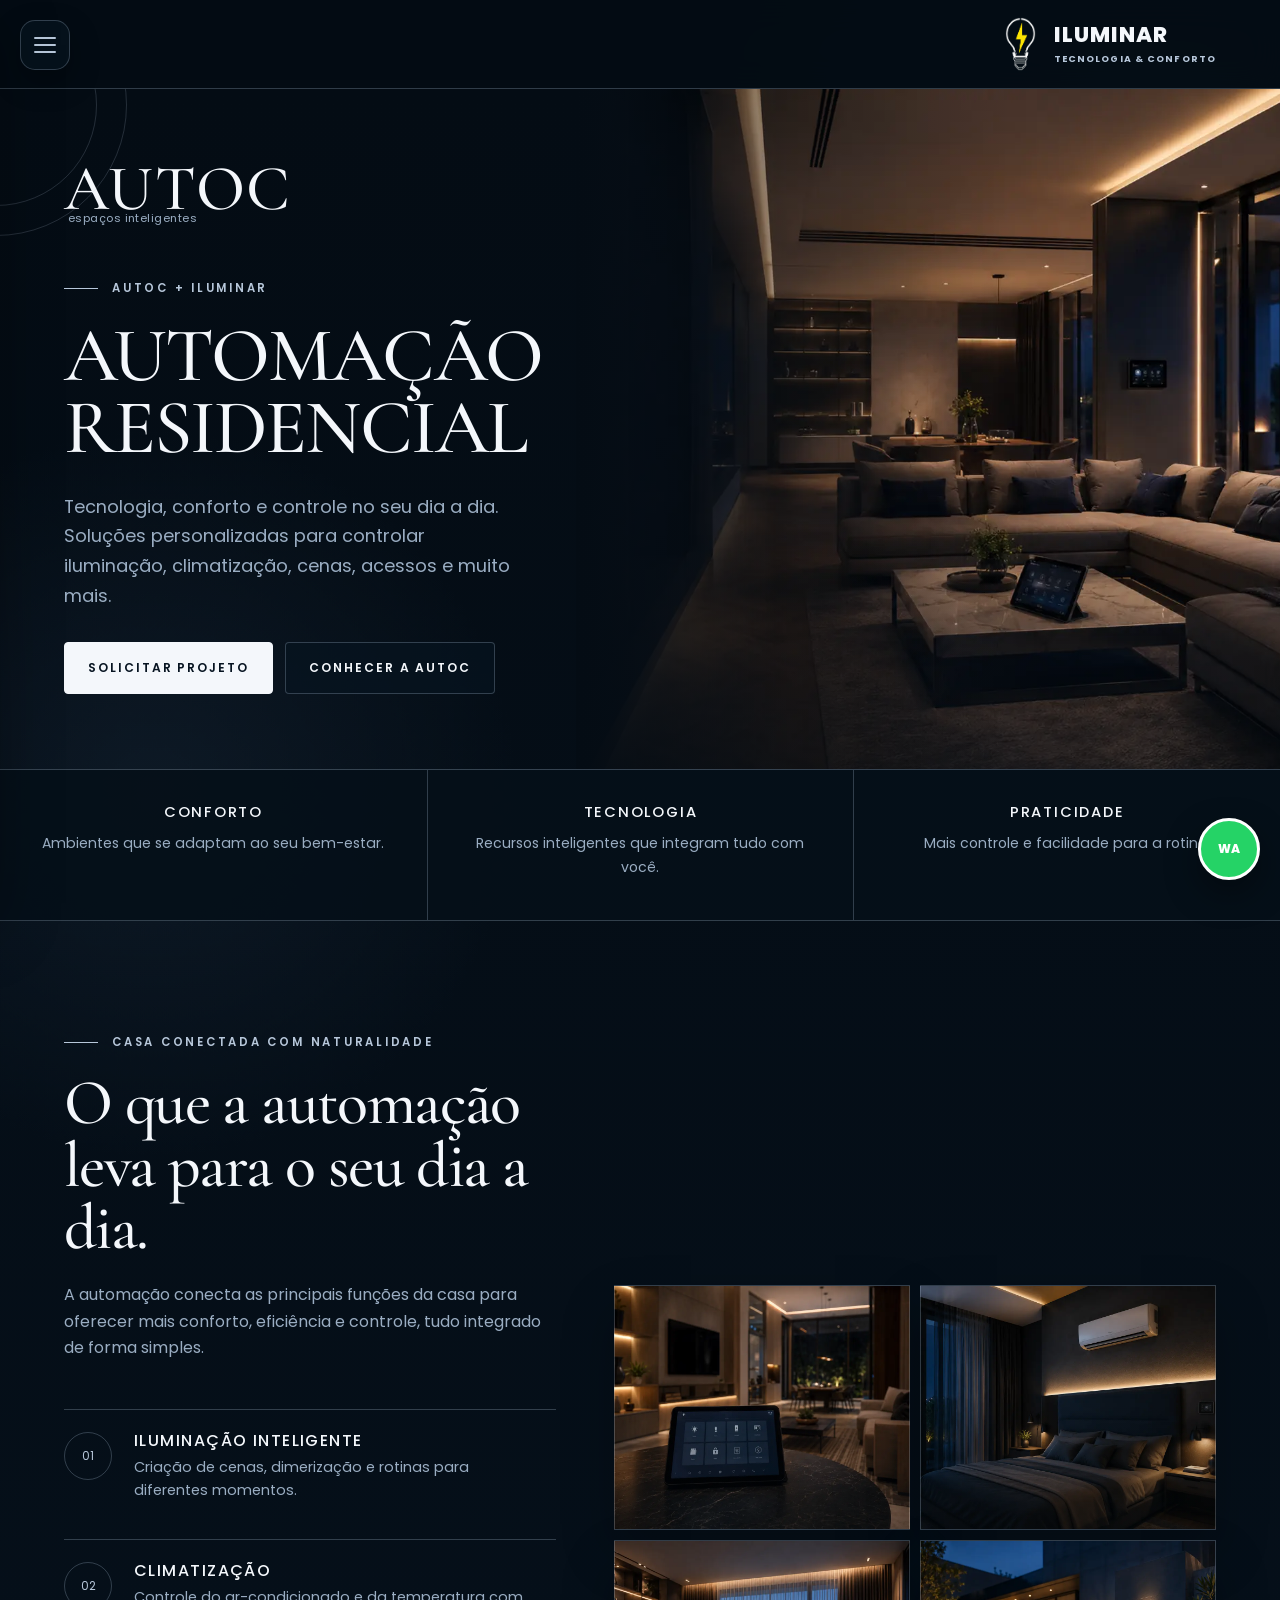
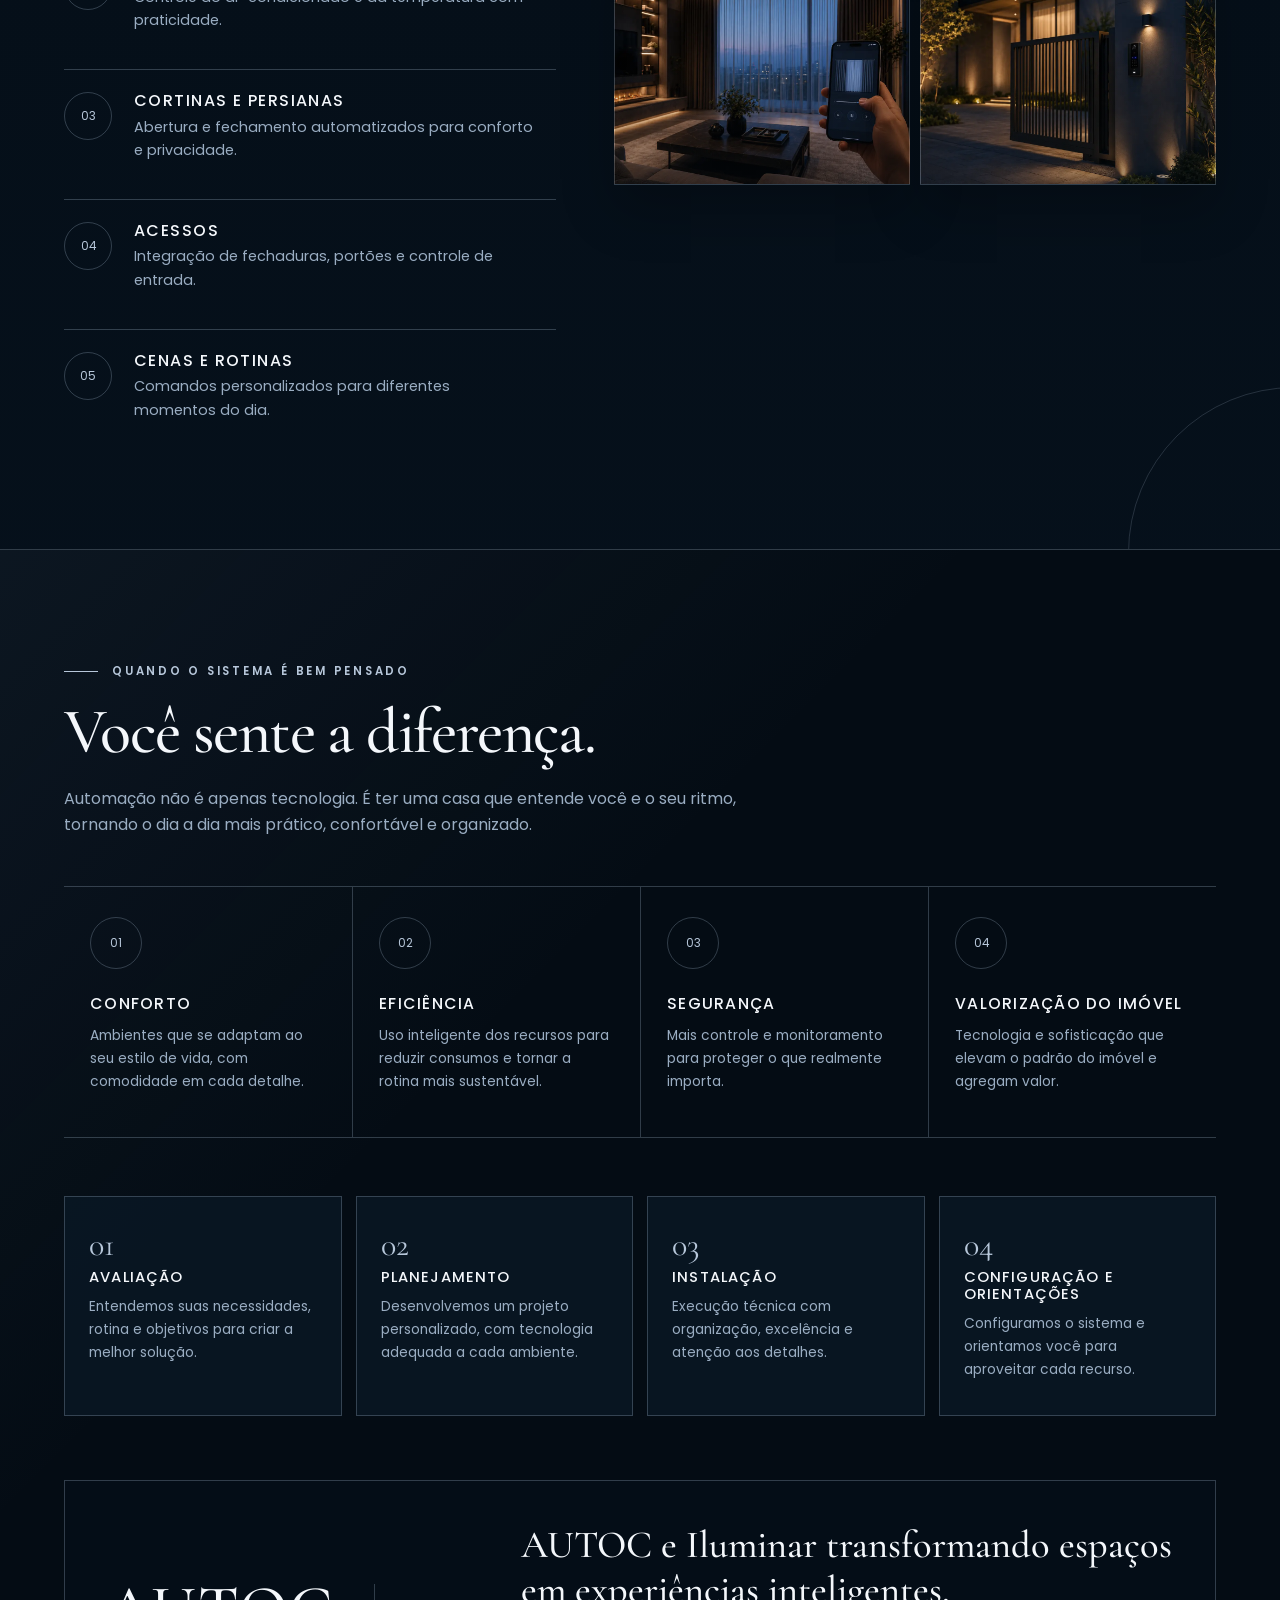
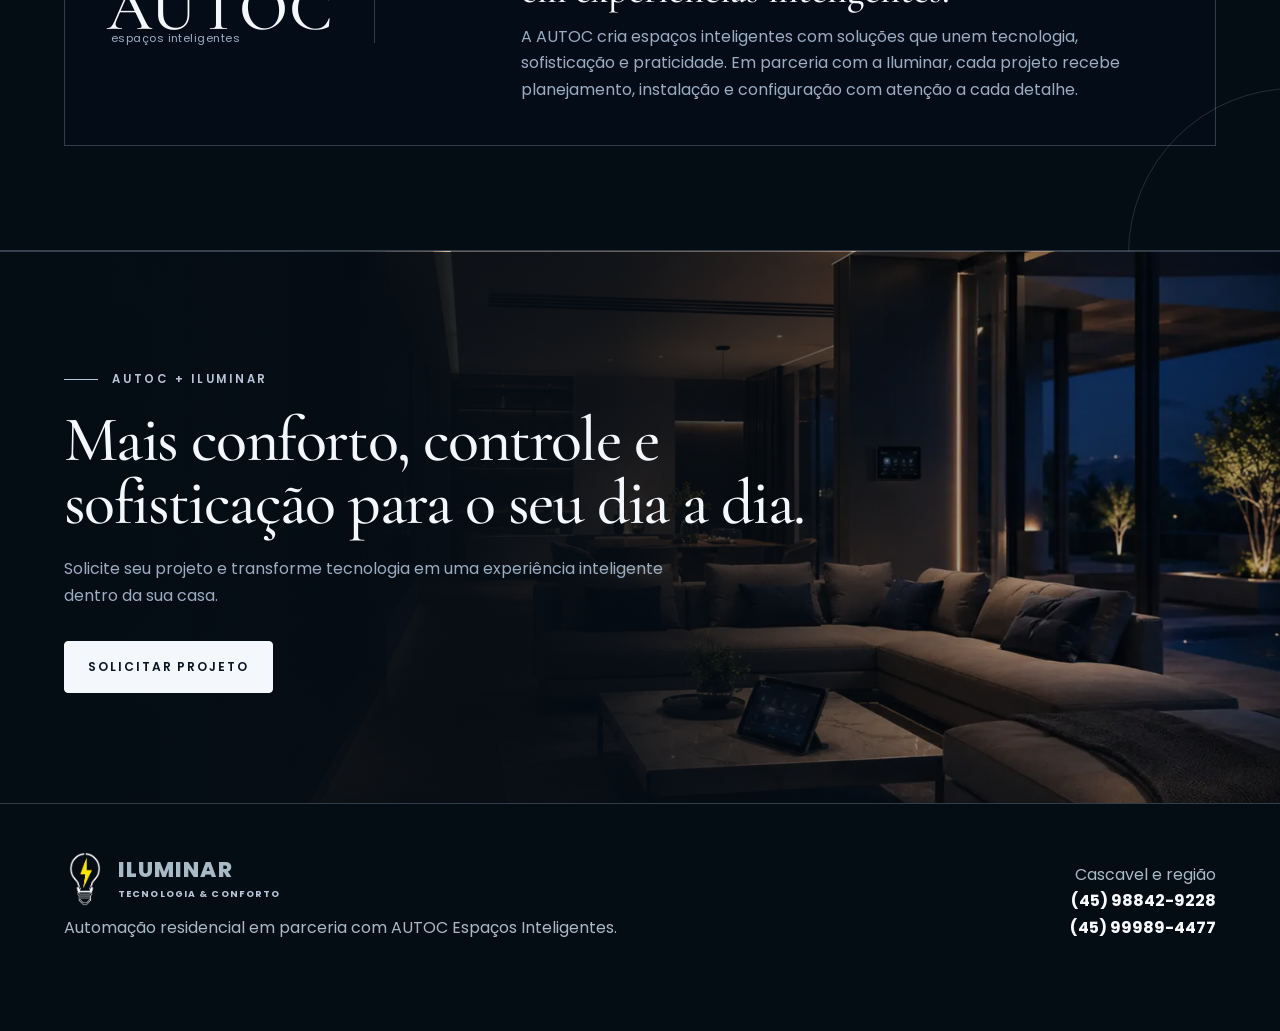
==== automacao/index.html @ 75a22077 "Colocando numero da lucelia" ====
<!DOCTYPE html>
<html lang="pt-BR">
<head>
  <meta charset="UTF-8">
  <meta name="viewport" content="width=device-width, initial-scale=1.0">
  <title>Automação Residencial em Cascavel | AUTOC + Iluminar</title>
  <meta name="description" content="Automação residencial personalizada em Cascavel: iluminação, climatização, cortinas, acessos, cenas e rotinas em parceria com a AUTOC Espaços Inteligentes.">
  <link rel="preconnect" href="https://fonts.googleapis.com">
  <link rel="preconnect" href="https://fonts.gstatic.com" crossorigin>
  <link href="https://fonts.googleapis.com/css2?family=Cormorant+Garamond:wght@400;500;600&family=Poppins:wght@400;500;600;700&display=swap" rel="stylesheet">
  <link rel="stylesheet" href="../assets/css/site.css">
  <link rel="stylesheet" href="../assets/css/autoc.css">
  <script src="../assets/js/menu.js" defer></script>
</head>
<body class="autoc-page">
  <button class="menu-toggle" type="button" aria-label="Abrir menu" aria-controls="menu-lateral" aria-expanded="false">
    <span></span>
    <span></span>
    <span></span>
  </button>

  <div class="menu-overlay" aria-hidden="true"></div>

  <aside class="side-menu" id="menu-lateral" aria-label="Menu de informações" aria-hidden="true">
    <div class="side-menu-top">
      <a class="brand" href="../" aria-label="Iluminar - página inicial">
        <img src="../assets/images/logo-iluminar-clara.png" alt="">
        <span class="brand-copy">
          <span class="brand-name">ILUMINAR</span>
          <span class="brand-tagline">Tecnologia &amp; Conforto</span>
        </span>
      </a>
      <button class="menu-close" type="button" aria-label="Fechar menu">×</button>
    </div>

    <p class="menu-kicker">Conteúdos Iluminar</p>
    <nav class="side-nav">
      <a href="../higienizacao/">
        <span class="nav-number">01</span>
        <span class="nav-copy">
          <strong>Benefícios da Higienização</strong>
          <small>Saúde, conforto e durabilidade</small>
        </span>
        <span class="nav-arrow">→</span>
      </a>
      <a href="../instalacao/">
        <span class="nav-number">02</span>
        <span class="nav-copy">
          <strong>Benefícios da Instalação</strong>
          <small>Equipamento, instalação e pós-venda</small>
        </span>
        <span class="nav-arrow">→</span>
      </a>
      <a href="../instalacoes-eletricas/">
        <span class="nav-number">03</span>
        <span class="nav-copy">
          <strong>Instalações Elétricas</strong>
          <small>Iluminação, quadros e padrões</small>
        </span>
        <span class="nav-arrow">→</span>
      </a>
      <a href="../seguranca-eletronica/">
        <span class="nav-number">04</span>
        <span class="nav-copy">
          <strong>Segurança Eletrônica</strong>
          <small>Câmeras, alarmes e vídeo porteiro</small>
        </span>
        <span class="nav-arrow">→</span>
      </a>
      <a href="./" aria-current="page">
        <span class="nav-number">05</span>
        <span class="nav-copy">
          <strong>Automação Residencial</strong>
          <small>AUTOC + Iluminar</small>
        </span>
        <span class="nav-arrow">→</span>
      </a>
    </nav>

    <div class="menu-contact">
      Atendimento em Cascavel e região
      <strong>(45) 98842-9228</strong>
      <strong>(45) 99989-4477</strong>
    </div>
  </aside>

  <header class="site-header">
    <div class="container header-inner">
      <a class="brand" href="../" aria-label="Iluminar - página inicial">
        <img src="../assets/images/logo-iluminar-clara.png" alt="">
        <span class="brand-copy">
          <span class="brand-name">ILUMINAR</span>
          <span class="brand-tagline">Tecnologia &amp; Conforto</span>
        </span>
      </a>
    </div>
  </header>

  <main class="autoc-main">
    <section class="autoc-hero" id="inicio">
      <div class="autoc-hero-copy">
        <div class="autoc-wordmark" aria-label="AUTOC Espaços Inteligentes">
          <strong>AUTOC</strong>
          <span>espaços inteligentes</span>
        </div>
        <span class="autoc-kicker">AUTOC + Iluminar</span>
        <h1>Automação residencial</h1>
        <p class="autoc-hero-lead">Tecnologia, conforto e controle no seu dia a dia. Soluções personalizadas para controlar iluminação, climatização, cenas, acessos e muito mais.</p>
        <div class="autoc-actions">
          <a class="autoc-btn autoc-btn-primary" href="https://wa.me/554598330264?text=Olá%2C%20quero%20solicitar%20um%20projeto%20de%20automação%20residencial." target="_blank" rel="noopener">Solicitar projeto</a>
          <a class="autoc-btn autoc-btn-secondary" href="https://www.instagram.com/autocespacosinteligentes/" target="_blank" rel="noopener">Conhecer a AUTOC</a>
        </div>
      </div>
      <div class="autoc-hero-visual" role="img" aria-label="Residência moderna equipada com automação"></div>
    </section>

    <div class="autoc-feature-strip">
      <div class="autoc-feature">
        <strong>Conforto</strong>
        <p>Ambientes que se adaptam ao seu bem-estar.</p>
      </div>
      <div class="autoc-feature">
        <strong>Tecnologia</strong>
        <p>Recursos inteligentes que integram tudo com você.</p>
      </div>
      <div class="autoc-feature">
        <strong>Praticidade</strong>
        <p>Mais controle e facilidade para a rotina.</p>
      </div>
    </div>

    <section class="autoc-section" id="solucoes">
      <div class="autoc-shell autoc-intro-grid">
        <div>
          <div class="autoc-heading">
            <span class="autoc-kicker">Casa conectada com naturalidade</span>
            <h2>O que a automação leva para o seu dia a dia.</h2>
            <p>A automação conecta as principais funções da casa para oferecer mais conforto, eficiência e controle, tudo integrado de forma simples.</p>
          </div>

          <div class="autoc-service-list">
            <article class="autoc-service-item" data-number="01">
              <h3>Iluminação inteligente</h3>
              <p>Criação de cenas, dimerização e rotinas para diferentes momentos.</p>
            </article>
            <article class="autoc-service-item" data-number="02">
              <h3>Climatização</h3>
              <p>Controle do ar-condicionado e da temperatura com praticidade.</p>
            </article>
            <article class="autoc-service-item" data-number="03">
              <h3>Cortinas e persianas</h3>
              <p>Abertura e fechamento automatizados para conforto e privacidade.</p>
            </article>
            <article class="autoc-service-item" data-number="04">
              <h3>Acessos</h3>
              <p>Integração de fechaduras, portões e controle de entrada.</p>
            </article>
            <article class="autoc-service-item" data-number="05">
              <h3>Cenas e rotinas</h3>
              <p>Comandos personalizados para diferentes momentos do dia.</p>
            </article>
          </div>
        </div>

        <div class="autoc-gallery" aria-label="Exemplos de ambientes automatizados">
          <div class="autoc-visual" role="img" aria-label="Painel de controle da automação residencial"></div>
          <div class="autoc-visual" role="img" aria-label="Controle inteligente da climatização"></div>
          <div class="autoc-visual" role="img" aria-label="Controle de cortinas por aplicativo"></div>
          <div class="autoc-visual" role="img" aria-label="Controle de acesso automatizado"></div>
        </div>
      </div>
    </section>

    <section class="autoc-section autoc-section-alt">
      <div class="autoc-shell">
        <div class="autoc-heading">
          <span class="autoc-kicker">Quando o sistema é bem pensado</span>
          <h2>Você sente a diferença.</h2>
          <p>Automação não é apenas tecnologia. É ter uma casa que entende você e o seu ritmo, tornando o dia a dia mais prático, confortável e organizado.</p>
        </div>

        <div class="autoc-benefit-grid">
          <article class="autoc-benefit">
            <span class="autoc-benefit-number">01</span>
            <h3>Conforto</h3>
            <p>Ambientes que se adaptam ao seu estilo de vida, com comodidade em cada detalhe.</p>
          </article>
          <article class="autoc-benefit">
            <span class="autoc-benefit-number">02</span>
            <h3>Eficiência</h3>
            <p>Uso inteligente dos recursos para reduzir consumos e tornar a rotina mais sustentável.</p>
          </article>
          <article class="autoc-benefit">
            <span class="autoc-benefit-number">03</span>
            <h3>Segurança</h3>
            <p>Mais controle e monitoramento para proteger o que realmente importa.</p>
          </article>
          <article class="autoc-benefit">
            <span class="autoc-benefit-number">04</span>
            <h3>Valorização do imóvel</h3>
            <p>Tecnologia e sofisticação que elevam o padrão do imóvel e agregam valor.</p>
          </article>
        </div>

        <div class="autoc-process">
          <article class="autoc-process-item">
            <h3>Avaliação</h3>
            <p>Entendemos suas necessidades, rotina e objetivos para criar a melhor solução.</p>
          </article>
          <article class="autoc-process-item">
            <h3>Planejamento</h3>
            <p>Desenvolvemos um projeto personalizado, com tecnologia adequada a cada ambiente.</p>
          </article>
          <article class="autoc-process-item">
            <h3>Instalação</h3>
            <p>Execução técnica com organização, excelência e atenção aos detalhes.</p>
          </article>
          <article class="autoc-process-item">
            <h3>Configuração e orientações</h3>
            <p>Configuramos o sistema e orientamos você para aproveitar cada recurso.</p>
          </article>
        </div>

        <div class="autoc-partnership">
          <div class="autoc-wordmark" aria-label="AUTOC Espaços Inteligentes">
            <strong>AUTOC</strong>
            <span>espaços inteligentes</span>
          </div>
          <div>
            <h3>AUTOC e Iluminar transformando espaços em experiências inteligentes.</h3>
            <p>A AUTOC cria espaços inteligentes com soluções que unem tecnologia, sofisticação e praticidade. Em parceria com a Iluminar, cada projeto recebe planejamento, instalação e configuração com atenção a cada detalhe.</p>
          </div>
        </div>
      </div>
    </section>

    <section class="autoc-cta">
      <div class="autoc-shell">
        <div class="autoc-cta-content">
          <span class="autoc-kicker">AUTOC + Iluminar</span>
          <h2>Mais conforto, controle e sofisticação para o seu dia a dia.</h2>
          <p>Solicite seu projeto e transforme tecnologia em uma experiência inteligente dentro da sua casa.</p>
          <div class="autoc-actions">
            <a class="autoc-btn autoc-btn-primary" href="https://wa.me/554598330264?text=Olá%2C%20quero%20solicitar%20um%20projeto%20de%20automação%20residencial." target="_blank" rel="noopener">Solicitar projeto</a>
          </div>
        </div>
      </div>
    </section>
  </main>

  <footer class="site-footer">
    <div class="container footer-grid">
      <div>
        <a class="brand" href="../">
          <img src="../assets/images/logo-iluminar-clara.png" alt="Iluminar">
          <span class="brand-copy">
            <span class="brand-name">ILUMINAR</span>
            <span class="brand-tagline">Tecnologia &amp; Conforto</span>
          </span>
        </a>
        <p>Automação residencial em parceria com AUTOC Espaços Inteligentes.</p>
      </div>
      <div class="footer-phones">
        <span>Cascavel e região</span>
        <a href="tel:+5545988429228">(45) 98842-9228</a>
        <a href="tel:+5545999894477">(45) 99989-4477</a>
      </div>
    </div>
  </footer>

  <a class="whatsapp-float" href="https://wa.me/5545988429228?text=Olá%2C%20quero%20solicitar%20um%20projeto%20de%20automação%20residencial." target="_blank" rel="noopener" aria-label="Solicitar projeto de automação residencial pelo WhatsApp">WA</a>
</body>
</html>
---- assets/css/site.css ----
:root {
  --bg: #03090f;
  --bg-soft: #07131d;
  --surface: #0b1d29;
  --surface-2: #102938;
  --line: #173c50;
  --text: #f8fafc;
  --muted: #a9bac7;
  --yellow: #ffd21f;
  --yellow-dark: #e7b900;
  --cyan: #20c8f5;
  --green: #25d366;
  --shadow: 0 24px 60px rgba(0, 0, 0, 0.35);
  --radius: 24px;
  --container: 1180px;
}

* {
  box-sizing: border-box;
  margin: 0;
  padding: 0;
}

html {
  scroll-behavior: smooth;
}

body {
  min-width: 320px;
  overflow-x: hidden;
  font-family: "Poppins", sans-serif;
  color: var(--text);
  background:
    radial-gradient(circle at 90% 8%, rgba(32, 200, 245, 0.08), transparent 25rem),
    var(--bg);
  line-height: 1.65;
}

body.menu-open {
  overflow: hidden;
}

a {
  color: inherit;
}

img {
  display: block;
  max-width: 100%;
}

button,
a {
  -webkit-tap-highlight-color: transparent;
}

button:focus-visible,
a:focus-visible {
  outline: 3px solid var(--cyan);
  outline-offset: 4px;
}

.container {
  width: min(90%, var(--container));
  margin-inline: auto;
}

.site-header {
  position: relative;
  z-index: 20;
  border-bottom: 1px solid rgba(32, 200, 245, 0.16);
  background: rgba(3, 9, 15, 0.9);
  backdrop-filter: blur(16px);
}

.header-inner {
  min-height: 88px;
  display: flex;
  align-items: center;
  justify-content: flex-end;
}

.brand {
  display: inline-flex;
  align-items: center;
  gap: 12px;
  text-decoration: none;
}

.brand img {
  width: 42px;
  height: 54px;
  object-fit: contain;
}

.brand-copy {
  display: grid;
  line-height: 1.05;
}

.brand-name {
  font-size: clamp(1.05rem, 2vw, 1.35rem);
  font-weight: 800;
  letter-spacing: 0.05em;
}

.brand-tagline {
  margin-top: 7px;
  color: var(--yellow);
  font-size: 0.58rem;
  font-weight: 700;
  letter-spacing: 0.12em;
  text-transform: uppercase;
}

.menu-toggle {
  position: fixed;
  z-index: 60;
  top: 20px;
  left: 20px;
  width: 50px;
  height: 50px;
  display: grid;
  place-content: center;
  gap: 5px;
  border: 1px solid rgba(32, 200, 245, 0.34);
  border-radius: 15px;
  color: var(--text);
  background: rgba(8, 24, 34, 0.96);
  box-shadow: 0 12px 30px rgba(0, 0, 0, 0.28);
  cursor: pointer;
}

.menu-toggle span {
  width: 22px;
  height: 2px;
  border-radius: 2px;
  background: var(--yellow);
}

.menu-toggle:hover {
  border-color: var(--yellow);
}

.menu-overlay {
  position: fixed;
  z-index: 70;
  inset: 0;
  visibility: hidden;
  opacity: 0;
  background: rgba(0, 0, 0, 0.68);
  backdrop-filter: blur(4px);
  transition: opacity 0.25s ease, visibility 0.25s ease;
}

.side-menu {
  position: fixed;
  z-index: 80;
  inset: 0 auto 0 0;
  width: min(88vw, 370px);
  padding: 28px;
  overflow-y: auto;
  border-right: 1px solid var(--line);
  background:
    linear-gradient(160deg, rgba(32, 200, 245, 0.08), transparent 30%),
    var(--bg-soft);
  box-shadow: var(--shadow);
  transform: translateX(-102%);
  transition: transform 0.28s ease;
}

.menu-open .menu-overlay {
  visibility: visible;
  opacity: 1;
}

.menu-open .side-menu {
  transform: translateX(0);
}

.side-menu-top {
  display: flex;
  align-items: flex-start;
  justify-content: space-between;
  gap: 18px;
  margin-bottom: 44px;
}

.side-menu .brand {
  align-items: flex-start;
}

.menu-close {
  width: 42px;
  height: 42px;
  flex: 0 0 auto;
  border: 1px solid var(--line);
  border-radius: 50%;
  color: var(--text);
  background: var(--surface);
  font: inherit;
  font-size: 1.35rem;
  cursor: pointer;
}

.menu-kicker {
  margin-bottom: 12px;
  color: var(--yellow);
  font-size: 0.75rem;
  font-weight: 700;
  letter-spacing: 0.14em;
  text-transform: uppercase;
}

.side-nav {
  display: grid;
  gap: 14px;
}

.side-nav a {
  display: grid;
  grid-template-columns: 46px 1fr auto;
  align-items: center;
  gap: 13px;
  padding: 17px;
  border: 1px solid var(--line);
  border-radius: 18px;
  color: var(--text);
  background: var(--surface);
  text-decoration: none;
  transition: transform 0.2s ease, border-color 0.2s ease, background 0.2s ease;
}

.side-nav a:hover,
.side-nav a[aria-current="page"] {
  border-color: var(--yellow);
  background: var(--surface-2);
  transform: translateX(4px);
}

.nav-number {
  width: 46px;
  height: 46px;
  display: grid;
  place-items: center;
  border-radius: 50%;
  color: #071018;
  background: var(--yellow);
  font-size: 0.8rem;
  font-weight: 800;
}

.nav-copy {
  display: grid;
}

.nav-copy strong {
  font-size: 0.95rem;
}

.nav-copy small {
  color: var(--muted);
  font-size: 0.7rem;
}

.nav-arrow {
  color: var(--yellow);
  font-size: 1.2rem;
}

.menu-contact {
  margin-top: 34px;
  padding-top: 26px;
  border-top: 1px solid var(--line);
  color: var(--muted);
  font-size: 0.82rem;
}

.menu-contact strong {
  display: block;
  margin-top: 8px;
  color: var(--text);
}

.home-hero {
  min-height: auto;
  display: grid;
  place-items: start center;
  text-align: center;

  background:
    linear-gradient(90deg,
      rgba(3, 9, 15, 0.36) 0%,
      rgba(3, 9, 15, 0.58) 50%,
      rgba(3, 9, 15, 0.38) 100%),
    url("../images/fundo-hero.png") center / cover no-repeat;
}

.home-hero-content {
  max-width: 780px;
  padding: 34px 0 44px;
}

.home-hero h1 {
  font-size: clamp(2.1rem, 4.4vw, 4.2rem);
  line-height: 1.04;
}

.home-hero .lead {
  margin-top: 16px;
}

.home-hero .actions {
  margin-top: 22px;
}

.home-hero .btn {
  min-height: 48px;
  padding: 12px 20px;
}

.eyebrow {
  display: inline-flex;
  align-items: center;
  gap: 9px;
  margin-bottom: 18px;
  color: var(--yellow);
  font-size: 0.78rem;
  font-weight: 800;
  letter-spacing: 0.13em;
  text-transform: uppercase;
}

.eyebrow::before {
  content: "";
  width: 34px;
  height: 3px;
  border-radius: 2px;
  background: var(--yellow);
}

h1,
h2,
h3 {
  line-height: 1.15;
}

.home-hero h1,
.display-title {
  font-size: clamp(2.45rem, 6vw, 5.4rem);
  font-weight: 800;
  letter-spacing: -0.045em;
}

.highlight {
  color: var(--yellow);
}

.lead {
  max-width: 720px;
  margin-top: 24px;
  color: var(--muted);
  font-size: clamp(1rem, 2vw, 1.18rem);
}

.home-hero .lead {
  margin-inline: auto;
}

.actions {
  display: flex;
  flex-wrap: wrap;
  gap: 13px;
  margin-top: 32px;
}

.home-hero .actions {
  justify-content: center;
}

.btn {
  min-height: 54px;
  display: inline-flex;
  align-items: center;
  justify-content: center;
  gap: 10px;
  padding: 14px 23px;
  border: 1px solid transparent;
  border-radius: 14px;
  font-weight: 700;
  text-decoration: none;
  transition: transform 0.2s ease, filter 0.2s ease, border-color 0.2s ease;
}

.btn:hover {
  transform: translateY(-2px);
  filter: brightness(1.06);
}

.btn-primary {
  color: #081017;
  background: var(--yellow);
}

.btn-whatsapp {
  color: #fff;
  background: var(--green);
}

.btn-outline {
  border-color: var(--line);
  background: rgba(11, 29, 41, 0.75);
}

.btn-instagram {
  color: #fff;
  border-color: transparent;
  background: linear-gradient(135deg,
      #405de6 0%,
      #833ab4 32%,
      #c13584 52%,
      #e1306c 68%,
      #fd1d1d 84%,
      #f77737 100%);
  box-shadow: 0 12px 28px rgba(193, 53, 132, 0.25);
}

.btn-instagram:hover {
  box-shadow: 0 15px 34px rgba(193, 53, 132, 0.38);
}

.home-services {
  padding: 88px 0;
  background: var(--bg-soft);
}

.section-heading {
  max-width: 760px;
  margin-bottom: 38px;
}

.section-heading h2 {
  font-size: clamp(2rem, 4.5vw, 3.6rem);
  letter-spacing: -0.035em;
}

.section-heading p {
  margin-top: 16px;
  color: var(--muted);
}

.service-card-grid {
  display: grid;
  grid-template-columns: repeat(6, minmax(0, 1fr));
  gap: 18px;
}

.service-card {
  text-decoration: none;
  position: relative;
  grid-column: span 3;
  min-height: 390px;
  overflow: hidden;
  border: 1px solid var(--line);
  border-radius: 24px;
  background: var(--surface);
  isolation: isolate;

}

.service-card:nth-child(n + 3) {
  grid-column: span 2;
}

.service-card::after {
  content: "";
  position: absolute;
  z-index: -1;
  inset: 0;
  background: linear-gradient(180deg, rgba(3, 12, 18, 0.06) 20%, rgba(3, 12, 18, 0.92) 100%);
}

.service-card img {
  position: absolute;
  z-index: -2;
  inset: 0;
  width: 100%;
  height: 100%;
  object-fit: cover;
  transition: transform 0.45s ease;
}

.service-card:nth-child(2) img {
  object-position: 58% center;
}

.service-card:nth-child(4) img {
  object-position: 42% center;
}

.service-card:nth-child(5) img {
  object-position: 28% center;
}

.service-card:hover img {
  transform: scale(1.045);
}

.service-card-content {
  min-height: 390px;
  display: flex;
  flex-direction: column;
  justify-content: flex-end;
  padding: 30px;
}

.service-card-number {
  display: block;
  align-self: flex-start;
  margin-bottom: auto;
  padding: 7px 10px;
  border: 1px solid rgba(255, 204, 0, 0.42);
  border-radius: 999px;
  color: var(--yellow);
  background: rgba(3, 12, 18, 0.72);
  font-size: 0.75rem;
  font-weight: 800;
}

.service-card h3 {
  max-width: 520px;
  font-size: clamp(1.35rem, 2.4vw, 2rem);
  line-height: 1.08;
  letter-spacing: -0.025em;
}

.service-card p {
  max-width: 540px;
  margin-top: 12px;
  color: rgba(255, 255, 255, 0.78);
  font-size: 0.95rem;
  line-height: 1.55;
}

.service-card:focus-within {
  outline: 3px solid var(--yellow);
  outline-offset: 3px;
}

.service-hero {
  min-height: clamp(480px, 62svh, 540px);
  display: grid;
  grid-template-columns: minmax(0, 1.04fr) minmax(360px, 0.96fr);
  border-bottom: 1px solid var(--line);
}

.service-hero-copy {
  display: flex;
  flex-direction: column;
  justify-content: center;
  padding: 42px max(5vw, calc((100vw - var(--container)) / 2));
}

.service-hero-media {
  position: relative;
  min-height: clamp(480px, 62svh, 540px);
  overflow: hidden;
}

.service-hero-media::after {
  content: "";
  position: absolute;
  inset: 0;
  background:
    linear-gradient(90deg, var(--bg) 0%, transparent 25%),
    linear-gradient(0deg, rgba(3, 9, 15, 0.28), transparent 45%);
}

.service-hero-media img {
  position: absolute;
  inset: 0;
  width: 100%;
  height: 100%;
  object-fit: cover;
  object-position: center;
}

.hero-pill {
  width: fit-content;
  margin-top: 30px;
  padding: 9px 18px;
  border-radius: 999px;
  color: #071018;
  background: var(--yellow);
  font-size: 0.76rem;
  font-weight: 800;
  letter-spacing: 0.05em;
  text-transform: uppercase;
}

.service-hero .display-title {
  font-size: clamp(2.2rem, 4.8vw, 4.6rem);
  line-height: 1.05;
}

.service-hero .lead {
  margin-top: 18px;
}

.service-hero .hero-pill {
  margin-top: 20px;
}

.service-hero .actions {
  margin-top: 24px;
}

.service-hero .btn {
  min-height: 50px;
  padding: 12px 20px;
}

.content-section {
  padding: 96px 0;
}

.content-section.alt {
  background: var(--bg-soft);
}

.benefit-grid {
  display: grid;
  grid-template-columns: repeat(4, 1fr);
  gap: 16px;
}

.benefit-grid.three {
  grid-template-columns: repeat(3, 1fr);
}

.benefit-card {
  min-height: 230px;
  padding: 26px;
  border: 1px solid var(--line);
  border-radius: var(--radius);
  background: linear-gradient(150deg, var(--surface-2), var(--surface));
}

.card-number {
  width: 46px;
  height: 46px;
  display: grid;
  place-items: center;
  margin-bottom: 24px;
  border-radius: 50%;
  color: #071018;
  background: var(--yellow);
  font-size: 0.82rem;
  font-weight: 800;
}

.benefit-card h3 {
  margin-bottom: 12px;
  font-size: 1.05rem;
  text-transform: uppercase;
}

.benefit-card p {
  color: var(--muted);
  font-size: 0.9rem;
}

.feature-panel {
  display: grid;
  grid-template-columns: 1.15fr 0.85fr;
  gap: 42px;
  align-items: center;
}

.feature-media {
  overflow: hidden;
  border: 1px solid var(--line);
  border-radius: 30px;
  box-shadow: var(--shadow);
}

.feature-media img {
  width: 100%;
  min-height: 420px;
  object-fit: cover;
}

.feature-copy h2 {
  font-size: clamp(2rem, 4vw, 3.4rem);
  letter-spacing: -0.035em;
}

.feature-copy>p {
  margin-top: 18px;
  color: var(--muted);
}

.check-list {
  display: grid;
  gap: 13px;
  margin-top: 28px;
  list-style: none;
}

.check-list li {
  position: relative;
  padding-left: 34px;
  color: var(--muted);
}

.check-list li::before {
  content: "✓";
  position: absolute;
  left: 0;
  top: 1px;
  width: 23px;
  height: 23px;
  display: grid;
  place-items: center;
  border-radius: 7px;
  color: #061017;
  background: var(--yellow);
  font-size: 0.78rem;
  font-weight: 900;
}

.passport {
  position: relative;
  overflow: hidden;
  padding: 42px;
  border: 1px solid var(--line);
  border-radius: 30px;
  background:
    linear-gradient(130deg, rgba(32, 200, 245, 0.1), transparent 42%),
    var(--surface);
}

.passport::before {
  content: "";
  position: absolute;
  inset: 0 0 auto;
  height: 9px;
  background: var(--yellow);
}

.passport-grid {
  display: grid;
  grid-template-columns: 1fr 0.48fr;
  gap: 44px;
  align-items: end;
}

.passport h2 {
  font-size: clamp(1.8rem, 4vw, 3.2rem);
}

.passport-side {
  padding-left: 28px;
  border-left: 2px solid var(--line);
}

.passport-side span {
  color: var(--yellow);
  font-size: 0.75rem;
  font-weight: 800;
  text-transform: uppercase;
}

.passport-side strong {
  display: block;
  margin-top: 14px;
  font-size: 1.45rem;
  line-height: 1.3;
}

.product-grid {
  display: grid;
  grid-template-columns: repeat(3, 1fr);
  gap: 18px;
}

.product-card {
  overflow: hidden;
  border: 1px solid var(--line);
  border-radius: 26px;
  background: var(--surface);
}

.product-media {
  height: 290px;
  display: flex;
  align-items: center;
  justify-content: center;
  overflow: hidden;
  padding: 24px;
  background: #fff;
}

.product-media img {
  width: auto;
  height: auto;
  max-width: 100%;
  max-height: 100%;
  object-fit: contain;
}

.product-body {
  padding: 26px;
}

.product-brand {
  color: var(--yellow);
  font-size: 0.78rem;
  font-weight: 800;
  letter-spacing: 0.1em;
  text-transform: uppercase;
}

.product-card h3 {
  margin: 8px 0 12px;
  font-size: 1.35rem;
}

.product-card p {
  min-height: 74px;
  color: var(--muted);
  font-size: 0.88rem;
}

.spec-row {
  display: flex;
  flex-wrap: wrap;
  gap: 7px;
  margin: 20px 0;
}

.spec-row span {
  padding: 6px 9px;
  border: 1px solid var(--line);
  border-radius: 999px;
  color: var(--muted);
  font-size: 0.7rem;
}

.price-label {
  color: var(--muted);
  font-size: 0.72rem;
  text-transform: uppercase;
}

.price {
  display: block;
  margin-top: 4px;
  color: var(--yellow);
  font-size: 1.75rem;
  font-weight: 800;
}

.installation-offer {
  display: grid;
  gap: 20px;
}

.offer-card {
  padding: 38px;
  border-radius: 28px;
}

.offer-card.white {
  color: #0b1720;
  background: #f8fafc;
}

.offer-card.yellow {
  color: #0b1720;
  background: var(--yellow);
}

.offer-card.dark {
  border: 1px solid var(--line);
  background: var(--surface);
}

.offer-card h2 {
  max-width: 850px;
  font-size: clamp(1.7rem, 4.5vw, 3.2rem);
}

.offer-price {
  display: block;
  margin: 15px 0 6px;
  color: var(--yellow-dark);
  font-size: clamp(2.2rem, 6vw, 4.8rem);
  font-weight: 800;
  line-height: 1;
}

.offer-card.yellow h3 {
  font-size: clamp(1.25rem, 3vw, 2rem);
}

.offer-card p {
  margin-top: 10px;
}

.offer-card.white .check-list li,
.offer-card.yellow p {
  color: #263743;
}

.process-grid {
  display: grid;
  grid-template-columns: repeat(2, 1fr);
  gap: 14px;
  counter-reset: process;
}

.process-item {
  position: relative;
  min-height: 120px;
  padding: 24px 24px 24px 80px;
  border: 1px solid var(--line);
  border-radius: 20px;
  background: var(--surface);
  color: var(--muted);
  counter-increment: process;
}

.process-item::before {
  content: counter(process, decimal-leading-zero);
  position: absolute;
  top: 23px;
  left: 22px;
  color: var(--yellow);
  font-weight: 800;
}

.health-note {
  display: grid;
  grid-template-columns: repeat(2, 1fr);
  gap: 14px;
}

.health-card {
  min-height: 190px;
  padding: 25px;
  border: 1px solid var(--line);
  border-radius: 22px;
  background: var(--surface);
}

.health-card h3 {
  color: var(--yellow);
  font-size: 1rem;
}

.health-card p {
  margin-top: 12px;
  color: var(--muted);
  font-size: 0.88rem;
}

.disclaimer {
  margin-top: 22px;
  color: #7f93a1;
  font-size: 0.74rem;
}

.pricing-grid {
  display: grid;
  grid-template-columns: repeat(2, 1fr);
  gap: 18px;
}

.pricing-card {
  padding: 36px;
  border: 1px solid var(--line);
  border-radius: 28px;
  background: var(--surface);
}

.pricing-card.featured {
  color: #071018;
  border-color: var(--yellow);
  background: var(--yellow);
}

.pricing-card .price {
  font-size: clamp(2.4rem, 6vw, 4.4rem);
}

.pricing-card.featured .price,
.pricing-card.featured .price-label,
.pricing-card.featured p {
  color: #071018;
}

.daily-price {
  display: inline-block;
  margin-top: 18px;
  padding: 8px 13px;
  border-radius: 999px;
  color: var(--yellow);
  background: rgba(255, 210, 31, 0.1);
  font-size: 0.85rem;
  font-weight: 800;
}

.pricing-card.featured .daily-price {
  color: #fff;
  background: #071018;
}

.cta-band {
  padding: 78px 0;
  color: #071018;
  background: var(--yellow);
}

.cta-band-inner {
  display: flex;
  align-items: center;
  justify-content: space-between;
  gap: 35px;
}

.cta-band h2 {
  max-width: 720px;
  font-size: clamp(2rem, 4.5vw, 3.8rem);
}

.cta-band p {
  margin-top: 12px;
  color: #263743;
}

.site-footer {
  padding: 48px 0 90px;
  border-top: 1px solid var(--line);
  color: var(--muted);
  background: var(--bg);
}

.footer-grid {
  display: grid;
  grid-template-columns: 1fr auto;
  gap: 30px;
  align-items: end;
}

.footer-phones {
  text-align: right;
}

.footer-phones a {
  display: block;
  color: var(--text);
  font-weight: 700;
  text-decoration: none;
}

.whatsapp-float {
  position: fixed;
  z-index: 50;
  right: 20px;
  bottom: 20px;
  width: 62px;
  height: 62px;
  display: grid;
  place-items: center;
  border: 3px solid #fff;
  border-radius: 50%;
  color: #fff;
  background: var(--green);
  box-shadow: 0 14px 34px rgba(0, 0, 0, 0.38);
  font-size: 0.75rem;
  font-weight: 800;
  text-decoration: none;
}

@media (max-width: 980px) {
  .service-card-grid {
    grid-template-columns: repeat(2, minmax(0, 1fr));
  }

  .service-card,
  .service-card:nth-child(n + 3) {
    grid-column: span 1;
  }

  .service-card:last-child {
    grid-column: span 2;
  }

  .service-hero {
    min-height: auto;
    grid-template-columns: 1fr;
  }

  .service-hero-copy {
    padding: 80px 5vw 60px;
  }

  .service-hero-media {
    min-height: 560px;
  }

  .service-hero-media::after {
    background: linear-gradient(0deg, var(--bg) 0%, transparent 28%);
  }

  .benefit-grid {
    grid-template-columns: repeat(2, 1fr);
  }

  .feature-panel,
  .passport-grid {
    grid-template-columns: 1fr;
  }

  .passport-side {
    padding: 24px 0 0;
    border-top: 2px solid var(--line);
    border-left: 0;
  }

  .product-grid {
    grid-template-columns: 1fr;
  }

  .product-card {
    display: grid;
    grid-template-columns: 0.85fr 1.15fr;
  }

  .product-media {
    height: 100%;
    min-height: 330px;
  }
}

@media (max-width: 700px) {
  .header-inner {
    min-height: 82px;
    justify-content: flex-end;
  }

  .site-header .brand {
    transform: scale(0.88);
    transform-origin: right center;
  }

  .menu-toggle {
    top: 16px;
    left: 16px;
  }

  .side-menu {
    padding: 22px;
  }

  .home-hero {
    min-height: auto;
  }

  .home-hero-content {
    padding: 42px 0 50px;
  }

  .actions,
  .home-hero .actions {
    display: grid;
  }

  .btn {
    width: 100%;
  }

  .home-services,
  .content-section {
    padding: 70px 0;
  }

  .service-card-grid,
  .benefit-grid,
  .benefit-grid.three,
  .health-note,
  .pricing-grid,
  .process-grid {
    grid-template-columns: 1fr;
  }

  .service-card,
  .service-card:nth-child(n + 3),
  .service-card:last-child {
    grid-column: span 1;
  }

  .service-card,
  .service-card-content {
    min-height: 360px;
  }

  .service-card-content {
    padding: 24px;
  }

  .service-hero-copy {
    padding-top: 68px;
  }

  .service-hero-media {
    min-height: 470px;
  }

  .feature-panel {
    gap: 28px;
  }

  .feature-media img {
    min-height: 300px;
  }

  .passport,
  .offer-card,
  .pricing-card {
    padding: 27px;
  }

  .product-card {
    display: block;
  }

  .product-media {
    height: 270px;
    min-height: 0;
  }

  .product-card p {
    min-height: 0;
  }

  .cta-band-inner,
  .footer-grid {
    display: grid;
  }

  .cta-band .btn {
    color: #fff;
    background: #071018;
  }

  .footer-phones {
    text-align: left;
  }
}

@media (prefers-reduced-motion: reduce) {
  html {
    scroll-behavior: auto;
  }

  *,
  *::before,
  *::after {
    transition-duration: 0.01ms !important;
  }
}
---- assets/css/autoc.css ----
:root {
  --autoc-bg: #071421;
  --autoc-bg-deep: #040c14;
  --autoc-surface: #0b1b29;
  --autoc-surface-light: #102334;
  --autoc-line: rgba(166, 186, 209, 0.28);
  --autoc-text: #f4f7fb;
  --autoc-muted: #9aadc2;
  --autoc-accent: #b7c7da;
  --autoc-serif: "Cormorant Garamond", Georgia, serif;
}

body.autoc-page {
  color: var(--autoc-text);
  background:
    radial-gradient(circle at 90% 5%, rgba(92, 126, 164, 0.18), transparent 28rem),
    var(--autoc-bg-deep);
}

.autoc-page .site-header {
  border-color: var(--autoc-line);
  background: rgba(4, 12, 20, 0.92);
}

.autoc-page .brand-tagline,
.autoc-page .menu-kicker,
.autoc-page .nav-arrow {
  color: var(--autoc-accent);
}

.autoc-page .menu-toggle {
  border-color: var(--autoc-line);
  background: rgba(6, 18, 29, 0.96);
}

.autoc-page .menu-toggle span {
  background: var(--autoc-accent);
}

.autoc-page .side-nav a:hover,
.autoc-page .side-nav a[aria-current="page"] {
  border-color: var(--autoc-accent);
}

.autoc-page .side-nav a[aria-current="page"] .nav-number {
  color: #071421;
  background: var(--autoc-accent);
}

.autoc-main {
  overflow: hidden;
  background:
    radial-gradient(circle at 12% 18%, rgba(77, 111, 149, 0.12), transparent 23rem),
    linear-gradient(180deg, var(--autoc-bg-deep), var(--autoc-bg));
}

.autoc-shell {
  width: min(90%, 1180px);
  margin-inline: auto;
}

.autoc-kicker {
  display: inline-flex;
  align-items: center;
  gap: 14px;
  color: var(--autoc-accent);
  font-size: 0.72rem;
  font-weight: 600;
  letter-spacing: 0.24em;
  text-transform: uppercase;
}

.autoc-kicker::before {
  content: "";
  width: 34px;
  height: 1px;
  background: currentColor;
}

.autoc-wordmark {
  width: fit-content;
  display: grid;
  color: var(--autoc-text);
  text-decoration: none;
  line-height: 0.78;
}

.autoc-wordmark strong {
  font-family: var(--autoc-serif);
  font-size: clamp(2.6rem, 5vw, 4.2rem);
  font-weight: 500;
  letter-spacing: 0.02em;
}

.autoc-wordmark span {
  margin-left: 4px;
  color: var(--autoc-muted);
  font-size: 0.7rem;
  letter-spacing: 0.04em;
}

.autoc-hero {
  min-height: 680px;
  display: grid;
  grid-template-columns: minmax(0, 0.9fr) minmax(440px, 1.1fr);
  border-bottom: 1px solid var(--autoc-line);
}

.autoc-hero-copy {
  position: relative;
  z-index: 2;
  display: flex;
  flex-direction: column;
  justify-content: center;
  padding: 70px max(5vw, calc((100vw - 1180px) / 2));
}

.autoc-hero-copy::before,
.autoc-hero-copy::after,
.autoc-section::before {
  content: "";
  position: absolute;
  border: 1px solid rgba(183, 199, 218, 0.18);
  border-radius: 50%;
  pointer-events: none;
}

.autoc-hero-copy::before {
  top: -115px;
  left: -135px;
  width: 260px;
  height: 260px;
}

.autoc-hero-copy::after {
  top: -85px;
  left: -105px;
  width: 200px;
  height: 200px;
}

.autoc-hero .autoc-wordmark {
  margin-bottom: 56px;
}

.autoc-hero h1,
.autoc-section h2,
.autoc-cta h2 {
  font-family: var(--autoc-serif);
  font-weight: 500;
  letter-spacing: -0.025em;
}

.autoc-hero h1 {
  max-width: 670px;
  margin-top: 22px;
  font-size: clamp(3.15rem, 6vw, 6.2rem);
  line-height: 0.94;
  text-transform: uppercase;
}

.autoc-hero-lead {
  max-width: 610px;
  margin-top: 28px;
  color: var(--autoc-muted);
  font-size: clamp(0.98rem, 1.7vw, 1.12rem);
}

.autoc-actions {
  display: flex;
  flex-wrap: wrap;
  gap: 12px;
  margin-top: 32px;
}

.autoc-btn {
  min-height: 52px;
  display: inline-flex;
  align-items: center;
  justify-content: center;
  padding: 13px 23px;
  border: 1px solid var(--autoc-line);
  border-radius: 4px;
  color: var(--autoc-text);
  background: rgba(7, 20, 33, 0.66);
  font-size: 0.76rem;
  font-weight: 600;
  letter-spacing: 0.16em;
  text-decoration: none;
  text-transform: uppercase;
  transition: border-color 0.2s ease, background 0.2s ease, transform 0.2s ease;
}

.autoc-btn:hover {
  border-color: var(--autoc-accent);
  background: rgba(183, 199, 218, 0.1);
  transform: translateY(-2px);
}

.autoc-btn-primary {
  color: #071421;
  border-color: var(--autoc-text);
  background: var(--autoc-text);
}

.autoc-btn-primary:hover {
  color: var(--autoc-text);
}

.autoc-hero-visual,
.autoc-visual,
.autoc-cta {
  background-repeat: no-repeat;
}

.autoc-hero-visual {
  position: relative;
  min-height: 680px;
  background-image: url("../images/autoc-hero-hd-v2.webp");
  background-size: cover;
  background-position: center;
}

.autoc-hero-visual::before {
  content: "";
  position: absolute;
  inset: 0;
  background:
    linear-gradient(90deg, var(--autoc-bg-deep) 0%, rgba(4, 12, 20, 0.3) 30%, transparent 62%),
    linear-gradient(0deg, rgba(4, 12, 20, 0.5), transparent 38%);
}

.autoc-feature-strip {
  position: relative;
  z-index: 3;
  display: grid;
  grid-template-columns: repeat(3, 1fr);
  margin-top: -1px;
  border-top: 1px solid var(--autoc-line);
  border-bottom: 1px solid var(--autoc-line);
  background: rgba(5, 15, 24, 0.88);
}

.autoc-feature {
  min-height: 150px;
  padding: 30px;
  text-align: center;
}

.autoc-feature + .autoc-feature {
  border-left: 1px solid var(--autoc-line);
}

.autoc-feature strong {
  display: block;
  margin-bottom: 8px;
  font-size: 0.92rem;
  font-weight: 500;
  letter-spacing: 0.12em;
  text-transform: uppercase;
}

.autoc-feature p {
  color: var(--autoc-muted);
  font-size: 0.88rem;
}

.autoc-section {
  position: relative;
  padding: 104px 0;
}

.autoc-section::before {
  right: -180px;
  bottom: -170px;
  width: 330px;
  height: 330px;
}

.autoc-section-alt {
  border-block: 1px solid var(--autoc-line);
  background:
    linear-gradient(135deg, rgba(79, 111, 148, 0.1), transparent 38%),
    var(--autoc-bg-deep);
}

.autoc-heading {
  max-width: 760px;
  margin-bottom: 48px;
}

.autoc-section h2,
.autoc-cta h2 {
  margin-top: 20px;
  font-size: clamp(2.6rem, 5vw, 5rem);
  line-height: 0.98;
}

.autoc-heading > p {
  max-width: 690px;
  margin-top: 22px;
  color: var(--autoc-muted);
}

.autoc-intro-grid {
  display: grid;
  grid-template-columns: minmax(0, 0.9fr) minmax(500px, 1.1fr);
  gap: 58px;
  align-items: center;
}

.autoc-service-list {
  display: grid;
  gap: 14px;
}

.autoc-service-item {
  position: relative;
  padding: 22px 22px 22px 70px;
  border-top: 1px solid var(--autoc-line);
}

.autoc-service-item::before {
  content: attr(data-number);
  position: absolute;
  top: 22px;
  left: 0;
  width: 46px;
  height: 46px;
  display: grid;
  place-items: center;
  border: 1px solid var(--autoc-line);
  border-radius: 50%;
  color: var(--autoc-accent);
  font-size: 0.72rem;
}

.autoc-service-item h3 {
  margin-bottom: 5px;
  font-size: 1rem;
  font-weight: 500;
  letter-spacing: 0.09em;
  text-transform: uppercase;
}

.autoc-service-item p {
  color: var(--autoc-muted);
  font-size: 0.9rem;
}

.autoc-gallery {
  display: grid;
  grid-template-columns: repeat(2, 1fr);
  grid-auto-rows: 245px;
  gap: 10px;
}

.autoc-visual {
  position: relative;
  overflow: hidden;
  border: 1px solid var(--autoc-line);
  background-size: cover;
  background-position: center;
  box-shadow: 0 24px 50px rgba(0, 0, 0, 0.24);
}

.autoc-visual::after {
  content: "";
  position: absolute;
  inset: 0;
  background: linear-gradient(0deg, rgba(4, 12, 20, 0.34), transparent 55%);
}

.autoc-visual:nth-child(1) {
  background-image: url("../images/autoc-painel-hd-v2.webp");
}

.autoc-visual:nth-child(2) {
  background-image: url("../images/autoc-climatizacao-hd-v2.webp");
  background-position: center 38%;
}

.autoc-visual:nth-child(3) {
  background-image: url("../images/autoc-cortinas-hd-v2.webp");
}

.autoc-visual:nth-child(4) {
  background-image: url("../images/autoc-acesso-hd-v2.webp");
}

.autoc-benefit-grid {
  display: grid;
  grid-template-columns: repeat(4, 1fr);
  border-block: 1px solid var(--autoc-line);
}

.autoc-benefit {
  min-height: 250px;
  padding: 30px 26px;
}

.autoc-benefit + .autoc-benefit {
  border-left: 1px solid var(--autoc-line);
}

.autoc-benefit-number {
  width: 52px;
  height: 52px;
  display: grid;
  place-items: center;
  margin-bottom: 26px;
  border: 1px solid var(--autoc-line);
  border-radius: 50%;
  color: var(--autoc-accent);
  font-size: 0.72rem;
}

.autoc-benefit h3 {
  margin-bottom: 12px;
  font-size: 0.98rem;
  font-weight: 500;
  letter-spacing: 0.08em;
  text-transform: uppercase;
}

.autoc-benefit p {
  color: var(--autoc-muted);
  font-size: 0.86rem;
}

.autoc-process {
  display: grid;
  grid-template-columns: repeat(4, 1fr);
  gap: 14px;
  margin-top: 58px;
  counter-reset: autoc-process;
}

.autoc-process-item {
  position: relative;
  min-height: 220px;
  padding: 72px 24px 24px;
  border: 1px solid var(--autoc-line);
  background: rgba(11, 27, 41, 0.62);
  counter-increment: autoc-process;
}

.autoc-process-item::before {
  content: counter(autoc-process, decimal-leading-zero);
  position: absolute;
  top: 22px;
  left: 24px;
  color: var(--autoc-accent);
  font-family: var(--autoc-serif);
  font-size: 2rem;
}

.autoc-process-item h3 {
  margin-bottom: 10px;
  font-size: 0.92rem;
  font-weight: 500;
  letter-spacing: 0.08em;
  text-transform: uppercase;
}

.autoc-process-item p {
  color: var(--autoc-muted);
  font-size: 0.86rem;
}

.autoc-partnership {
  display: grid;
  grid-template-columns: 0.72fr 1.28fr;
  gap: 48px;
  align-items: center;
  margin-top: 64px;
  padding: 42px;
  border: 1px solid var(--autoc-line);
  background: rgba(5, 15, 24, 0.72);
}

.autoc-partnership .autoc-wordmark {
  padding-right: 40px;
  border-right: 1px solid var(--autoc-line);
}

.autoc-partnership h3 {
  margin-bottom: 12px;
  font-family: var(--autoc-serif);
  font-size: clamp(1.8rem, 3vw, 2.8rem);
  font-weight: 500;
}

.autoc-partnership p {
  color: var(--autoc-muted);
}

.autoc-cta {
  position: relative;
  padding: 110px 0;
  border-top: 1px solid var(--autoc-line);
  background-image:
    linear-gradient(90deg, rgba(4, 12, 20, 0.98) 0%, rgba(4, 12, 20, 0.84) 48%, rgba(4, 12, 20, 0.28) 78%),
    url("../images/autoc-hero-hd-v2.webp");
  background-size: cover, cover;
  background-position: center, center;
}

.autoc-cta-content {
  position: relative;
  z-index: 2;
  max-width: 760px;
}

.autoc-cta p {
  max-width: 650px;
  margin-top: 22px;
  color: var(--autoc-muted);
}

.autoc-page .site-footer {
  border-color: var(--autoc-line);
  background: var(--autoc-bg-deep);
}

@media (max-width: 980px) {
  .autoc-hero {
    min-height: auto;
    grid-template-columns: 1fr;
  }

  .autoc-hero-copy {
    padding: 72px 5vw 58px;
  }

  .autoc-hero-visual {
    min-height: 520px;
    background-size: cover;
    background-position: center;
  }

  .autoc-hero-visual::before {
    background: linear-gradient(0deg, var(--autoc-bg-deep) 0%, transparent 34%);
  }

  .autoc-intro-grid {
    grid-template-columns: 1fr;
  }

  .autoc-gallery {
    grid-auto-rows: 280px;
  }

  .autoc-benefit-grid,
  .autoc-process {
    grid-template-columns: repeat(2, 1fr);
  }

  .autoc-benefit:nth-child(3) {
    border-left: 0;
  }

  .autoc-benefit:nth-child(n + 3) {
    border-top: 1px solid var(--autoc-line);
  }
}

@media (max-width: 700px) {
  .autoc-hero .autoc-wordmark {
    margin-bottom: 42px;
  }

  .autoc-hero h1 {
    font-size: clamp(2.75rem, 14vw, 4.4rem);
  }

  .autoc-actions {
    display: grid;
  }

  .autoc-btn {
    width: 100%;
  }

  .autoc-hero-visual {
    min-height: 400px;
    background-size: cover;
  }

  .autoc-feature-strip,
  .autoc-benefit-grid,
  .autoc-process,
  .autoc-partnership {
    grid-template-columns: 1fr;
  }

  .autoc-feature + .autoc-feature,
  .autoc-benefit + .autoc-benefit {
    border-top: 1px solid var(--autoc-line);
    border-left: 0;
  }

  .autoc-section {
    padding: 74px 0;
  }

  .autoc-gallery {
    grid-template-columns: 1fr;
    grid-auto-rows: 250px;
  }

  .autoc-partnership {
    gap: 28px;
    padding: 28px;
  }

  .autoc-partnership .autoc-wordmark {
    padding-right: 0;
    padding-bottom: 28px;
    border-right: 0;
    border-bottom: 1px solid var(--autoc-line);
  }

  .autoc-cta {
    padding: 82px 0;
    background-size: cover, cover;
  }
}

@media (prefers-reduced-motion: reduce) {
  .autoc-btn {
    transition: none;
  }
}
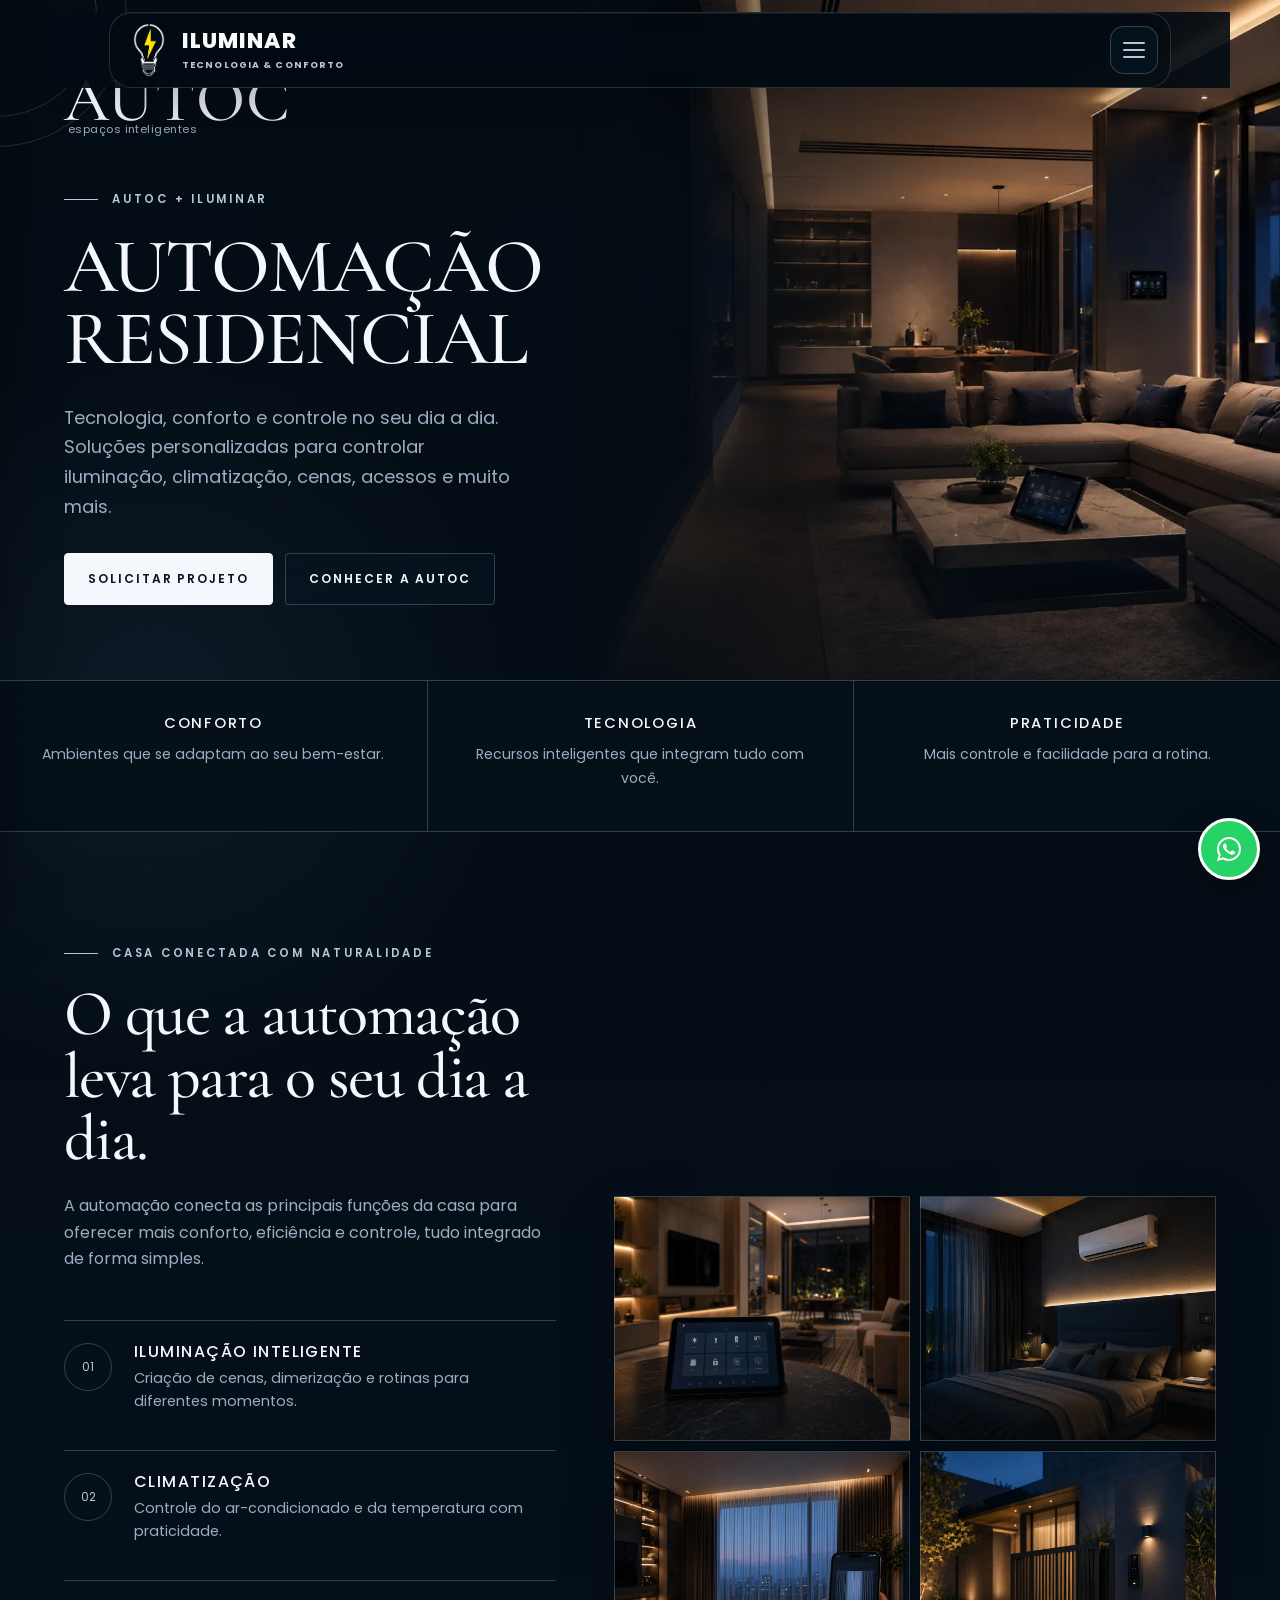
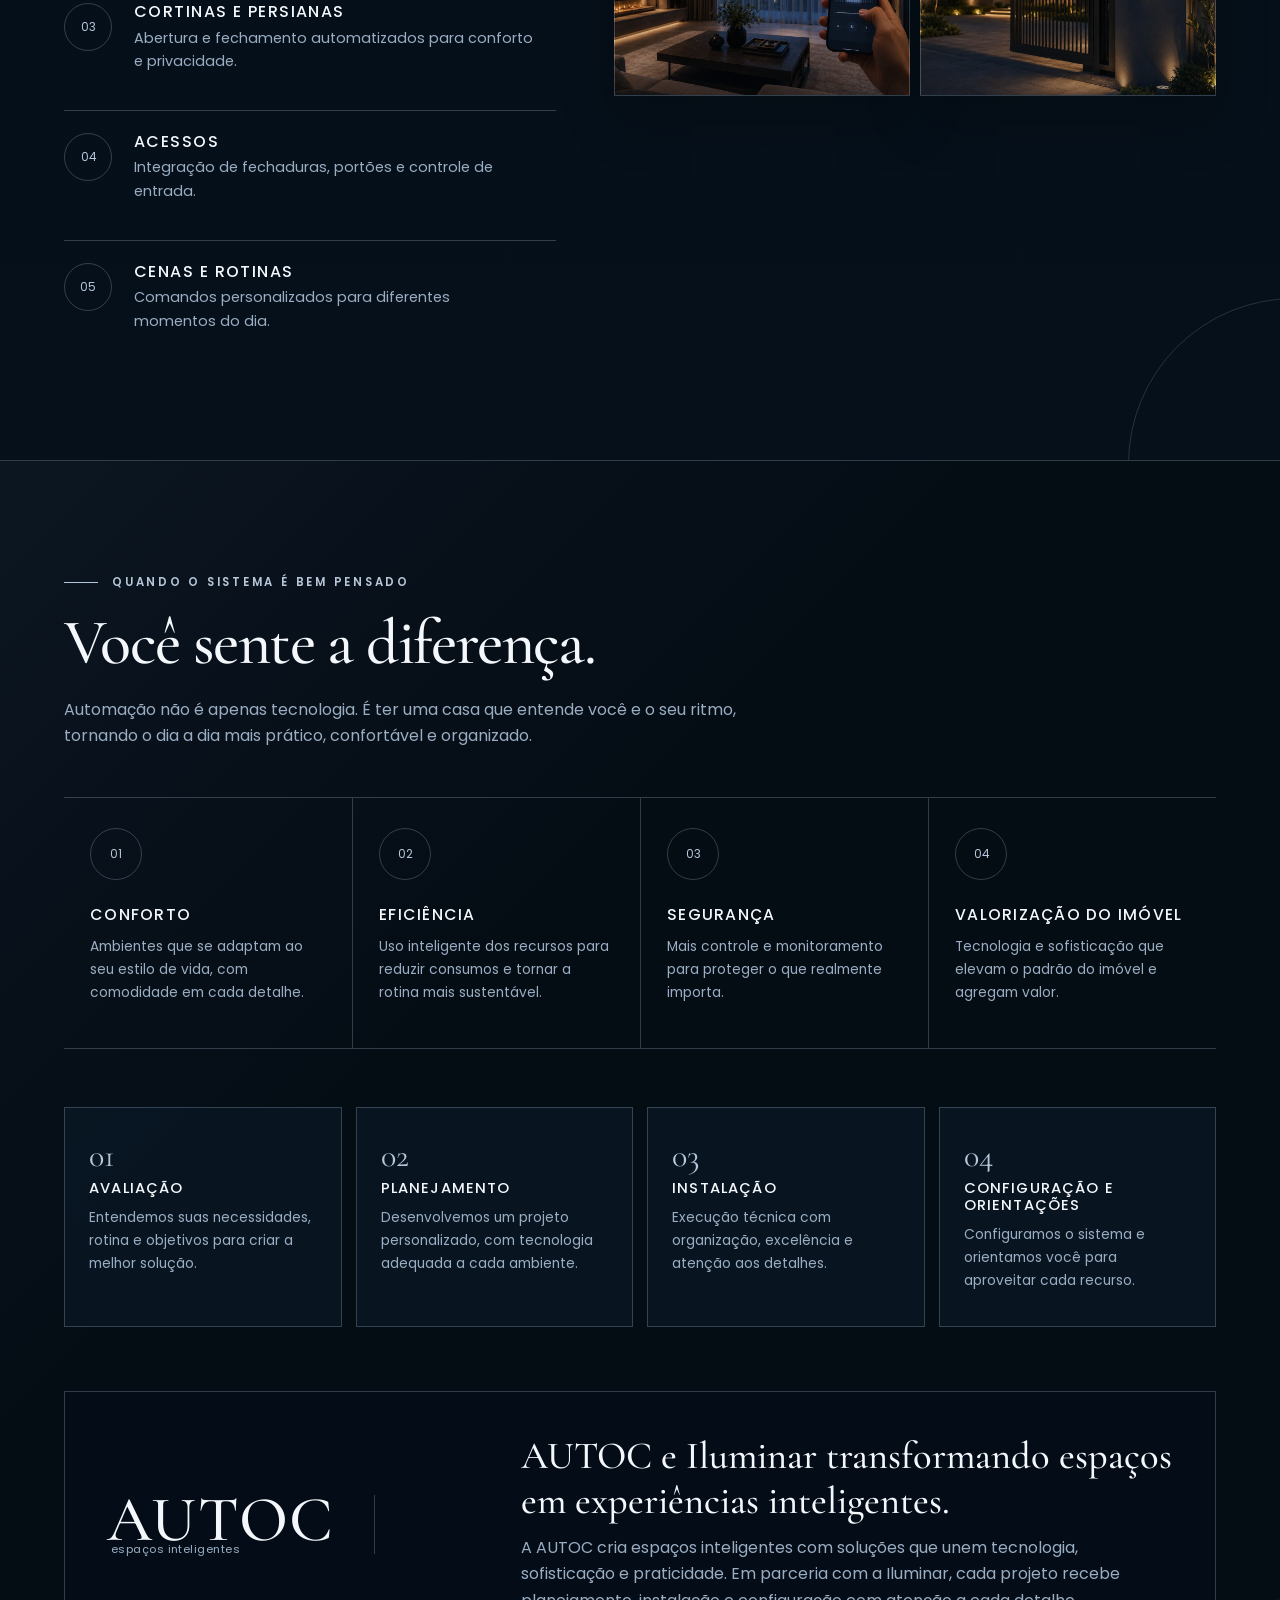
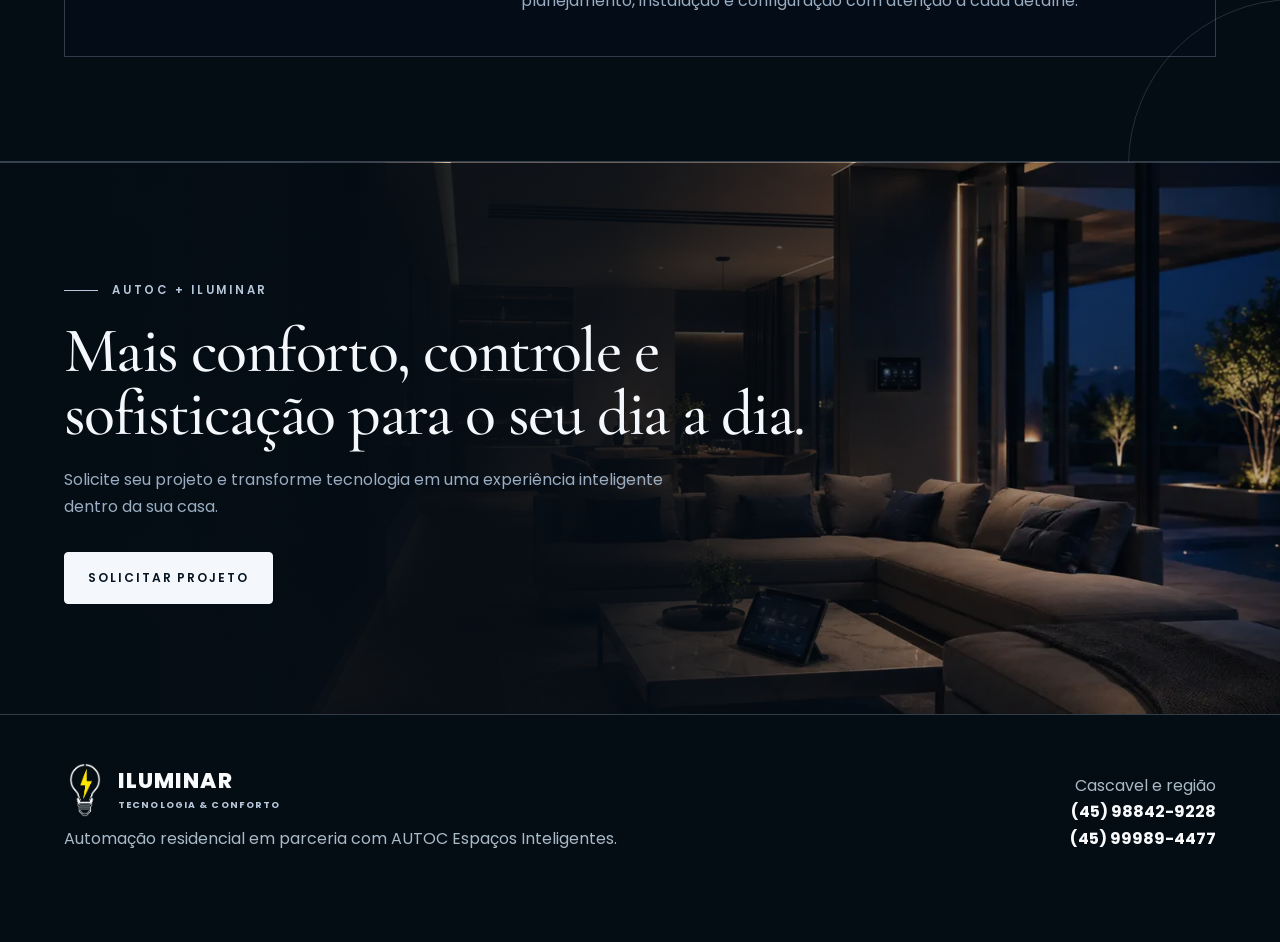
==== commit 7c907dbe: "atualizações do cline" ====
--- a/automacao/index.html
+++ b/automacao/index.html
@@ -5,6 +5,49 @@
   <meta name="viewport" content="width=device-width, initial-scale=1.0">
   <title>Automação Residencial em Cascavel | AUTOC + Iluminar</title>
   <meta name="description" content="Automação residencial personalizada em Cascavel: iluminação, climatização, cortinas, acessos, cenas e rotinas em parceria com a AUTOC Espaços Inteligentes.">
+  <meta name="theme-color" content="#071421">
+
+  <!-- Open Graph -->
+  <meta property="og:type" content="website">
+  <meta property="og:site_name" content="Iluminar">
+  <meta property="og:title" content="Automação Residencial em Cascavel | AUTOC + Iluminar">
+  <meta property="og:description" content="Automação residencial personalizada em Cascavel: iluminação, climatização, cortinas, acessos, cenas e rotinas.">
+  <meta property="og:url" content="https://iluminarcvel.com.br/automacao/">
+  <meta property="og:image" content="https://iluminarcvel.com.br/assets/images/logo-iluminar-clara.png">
+  <meta property="og:locale" content="pt_BR">
+
+  <!-- Twitter Cards -->
+  <meta name="twitter:card" content="summary">
+  <meta name="twitter:title" content="Automação Residencial em Cascavel | AUTOC + Iluminar">
+  <meta name="twitter:description" content="Automação residencial personalizada em Cascavel: iluminação, climatização, cortinas, acessos, cenas e rotinas.">
+  <meta name="twitter:image" content="https://iluminarcvel.com.br/assets/images/logo-iluminar-clara.png">
+
+  <!-- Favicon -->
+  <link rel="icon" type="image/svg+xml" href="../assets/images/favicon.svg">
+
+  <!-- Schema.org LocalBusiness -->
+  <script type="application/ld+json">
+  {
+    "@context": "https://schema.org",
+    "@type": "LocalBusiness",
+    "name": "Iluminar",
+    "description": "Automação residencial personalizada em parceria com a AUTOC Espaços Inteligentes.",
+    "url": "https://iluminarcvel.com.br/automacao/",
+    "telephone": "+5545988429228",
+    "areaServed": "Cascavel e região",
+    "address": {
+      "@type": "PostalAddress",
+      "addressLocality": "Cascavel",
+      "addressRegion": "PR",
+      "addressCountry": "BR"
+    },
+    "sameAs": [
+      "https://www.instagram.com/iluminar_cvel/"
+    ],
+    "priceRange": "$$"
+  }
+  </script>
+
   <link rel="preconnect" href="https://fonts.googleapis.com">
   <link rel="preconnect" href="https://fonts.gstatic.com" crossorigin>
   <link href="https://fonts.googleapis.com/css2?family=Cormorant+Garamond:wght@400;500;600&family=Poppins:wght@400;500;600;700&display=swap" rel="stylesheet">
@@ -13,18 +56,14 @@
   <script src="../assets/js/menu.js" defer></script>
 </head>
 <body class="autoc-page">
-  <button class="menu-toggle" type="button" aria-label="Abrir menu" aria-controls="menu-lateral" aria-expanded="false">
-    <span></span>
-    <span></span>
-    <span></span>
-  </button>
+  <a class="skip-link" href="#conteudo-principal">Pular para o conteúdo principal</a>
 
   <div class="menu-overlay" aria-hidden="true"></div>
 
   <aside class="side-menu" id="menu-lateral" aria-label="Menu de informações" aria-hidden="true">
     <div class="side-menu-top">
       <a class="brand" href="../" aria-label="Iluminar - página inicial">
-        <img src="../assets/images/logo-iluminar-clara.png" alt="">
+        <img src="../assets/images/logo-iluminar-clara.png" alt="Logo da Iluminar">
         <span class="brand-copy">
           <span class="brand-name">ILUMINAR</span>
           <span class="brand-tagline">Tecnologia &amp; Conforto</span>
@@ -87,16 +126,21 @@
   <header class="site-header">
     <div class="container header-inner">
       <a class="brand" href="../" aria-label="Iluminar - página inicial">
-        <img src="../assets/images/logo-iluminar-clara.png" alt="">
+        <img src="../assets/images/logo-iluminar-clara.png" alt="Logo da Iluminar">
         <span class="brand-copy">
           <span class="brand-name">ILUMINAR</span>
-          <span class="brand-tagline">Tecnologia &amp; Conforto</span>
-        </span>
-      </a>
+          <span class="brand-tagline">Tecnologia & Conforto</span>
+        </span>
+      </a>
+      <button class="menu-toggle" type="button" aria-label="Abrir menu" aria-controls="menu-lateral" aria-expanded="false">
+        <span></span>
+        <span></span>
+        <span></span>
+      </button>
     </div>
   </header>
 
-  <main class="autoc-main">
+  <main class="autoc-main" id="conteudo-principal">
     <section class="autoc-hero" id="inicio">
       <div class="autoc-hero-copy">
         <div class="autoc-wordmark" aria-label="AUTOC Espaços Inteligentes">
@@ -107,7 +151,7 @@
         <h1>Automação residencial</h1>
         <p class="autoc-hero-lead">Tecnologia, conforto e controle no seu dia a dia. Soluções personalizadas para controlar iluminação, climatização, cenas, acessos e muito mais.</p>
         <div class="autoc-actions">
-          <a class="autoc-btn autoc-btn-primary" href="https://wa.me/554598330264?text=Olá%2C%20quero%20solicitar%20um%20projeto%20de%20automação%20residencial." target="_blank" rel="noopener">Solicitar projeto</a>
+          <a class="autoc-btn autoc-btn-primary" href="https://wa.me/5545988429228?text=Olá%2C%20quero%20solicitar%20um%20projeto%20de%20automação%20residencial." target="_blank" rel="noopener">Solicitar projeto</a>
           <a class="autoc-btn autoc-btn-secondary" href="https://www.instagram.com/autocespacosinteligentes/" target="_blank" rel="noopener">Conhecer a AUTOC</a>
         </div>
       </div>
@@ -241,7 +285,7 @@
           <h2>Mais conforto, controle e sofisticação para o seu dia a dia.</h2>
           <p>Solicite seu projeto e transforme tecnologia em uma experiência inteligente dentro da sua casa.</p>
           <div class="autoc-actions">
-            <a class="autoc-btn autoc-btn-primary" href="https://wa.me/554598330264?text=Olá%2C%20quero%20solicitar%20um%20projeto%20de%20automação%20residencial." target="_blank" rel="noopener">Solicitar projeto</a>
+            <a class="autoc-btn autoc-btn-primary" href="https://wa.me/5545988429228?text=Olá%2C%20quero%20solicitar%20um%20projeto%20de%20automação%20residencial." target="_blank" rel="noopener">Solicitar projeto</a>
           </div>
         </div>
       </div>
@@ -252,7 +296,7 @@
     <div class="container footer-grid">
       <div>
         <a class="brand" href="../">
-          <img src="../assets/images/logo-iluminar-clara.png" alt="Iluminar">
+          <img src="../assets/images/logo-iluminar-clara.png" alt="Logo da Iluminar">
           <span class="brand-copy">
             <span class="brand-name">ILUMINAR</span>
             <span class="brand-tagline">Tecnologia &amp; Conforto</span>
@@ -268,6 +312,10 @@
     </div>
   </footer>
 
-  <a class="whatsapp-float" href="https://wa.me/5545988429228?text=Olá%2C%20quero%20solicitar%20um%20projeto%20de%20automação%20residencial." target="_blank" rel="noopener" aria-label="Solicitar projeto de automação residencial pelo WhatsApp">WA</a>
+  <a class="whatsapp-float" href="https://wa.me/5545988429228?text=Olá%2C%20quero%20solicitar%20um%20projeto%20de%20automação%20residencial." target="_blank" rel="noopener" aria-label="Solicitar projeto de automação residencial pelo WhatsApp">
+    <svg viewBox="0 0 32 32" fill="currentColor" aria-hidden="true">
+      <path d="M16.004 3.2c-7.06 0-12.8 5.74-12.8 12.8 0 2.26.59 4.46 1.71 6.4L3.2 28.8l6.56-1.68a12.74 12.74 0 0 0 6.24 1.6h.01c7.06 0 12.79-5.74 12.79-12.8s-5.74-12.72-12.8-12.72zm0 23.36h-.01a10.6 10.6 0 0 1-5.4-1.48l-.39-.23-4.02 1.03 1.07-3.92-.25-.4a10.56 10.56 0 0 1-1.63-5.66c0-5.87 4.78-10.64 10.65-10.64 2.84 0 5.51 1.11 7.52 3.12a10.57 10.57 0 0 1 3.11 7.53c0 5.87-4.78 10.65-10.65 10.65zm5.84-7.97c-.32-.16-1.89-.93-2.18-1.04-.29-.11-.5-.16-.72.16-.21.32-.82 1.04-1.01 1.25-.18.21-.37.24-.69.08-.32-.16-1.35-.5-2.57-1.59-.95-.85-1.59-1.9-1.78-2.22-.19-.32-.02-.49.14-.65.14-.14.32-.37.48-.56.16-.19.21-.32.32-.53.11-.21.05-.4-.03-.56-.08-.16-.72-1.73-.98-2.37-.26-.62-.52-.54-.72-.55h-.61c-.21 0-.56.08-.85.4-.29.32-1.12 1.09-1.12 2.66 0 1.57 1.14 3.08 1.3 3.29.16.21 2.25 3.44 5.45 4.82.76.33 1.36.53 1.82.67.77.25 1.46.21 2.01.13.61-.09 1.89-.77 2.16-1.52.27-.75.27-1.39.19-1.52-.08-.13-.29-.21-.61-.37z"/>
+    </svg>
+  </a>
 </body>
 </html>
--- a/assets/css/site.css
+++ b/assets/css/site.css
@@ -1,6 +1,6 @@
 :root {
   --bg: #03090f;
-  --bg-soft: #07131d;
+  --bg-soft: #03090f;
   --surface: #0b1d29;
   --surface-2: #102938;
   --line: #173c50;
@@ -65,36 +65,87 @@
   margin-inline: auto;
 }
 
+/* ========================================
+   SKIP LINK (ACESSIBILIDADE)
+======================================== */
+
+.skip-link {
+  position: fixed;
+  z-index: 100;
+  top: -100px;
+  left: 16px;
+  padding: 12px 20px;
+  border-radius: 10px;
+  color: #071018;
+  background: var(--yellow);
+  font-weight: 700;
+  text-decoration: none;
+  transition: top 0.2s ease;
+}
+
+.skip-link:focus {
+  top: 16px;
+}
+
+/* ========================================
+   MENU SUPERIOR FLUTUANTE
+======================================== */
+
 .site-header {
-  position: relative;
-  z-index: 20;
-  border-bottom: 1px solid rgba(32, 200, 245, 0.16);
-  background: rgba(3, 9, 15, 0.9);
-  backdrop-filter: blur(16px);
+  position: fixed;
+  top: 12px;
+  left: 50%;
+  z-index: 60;
+
+  width: min(calc(100% - 28px), var(--container));
+
+  transform: translateX(-50%);
 }
 
 .header-inner {
-  min-height: 88px;
+  min-height: 72px;
+
   display: flex;
   align-items: center;
-  justify-content: flex-end;
-}
+  justify-content: space-between;
+  gap: 16px;
+
+  padding: 10px 12px 10px 18px;
+
+  border: 1px solid rgba(255, 255, 255, 0.14);
+  border-radius: 22px;
+
+  background: rgba(3, 9, 15, 0.56);
+
+  box-shadow:
+    0 18px 48px rgba(0, 0, 0, 0.28),
+    inset 0 1px 0 rgba(255, 255, 255, 0.06);
+
+  backdrop-filter: blur(18px) saturate(140%);
+  -webkit-backdrop-filter: blur(18px) saturate(140%);
+}
+
+/* Marca da Iluminar */
 
 .brand {
   display: inline-flex;
   align-items: center;
   gap: 12px;
+
+  color: var(--text);
   text-decoration: none;
 }
 
 .brand img {
   width: 42px;
   height: 54px;
+
   object-fit: contain;
 }
 
 .brand-copy {
   display: grid;
+
   line-height: 1.05;
 }
 
@@ -106,40 +157,59 @@
 
 .brand-tagline {
   margin-top: 7px;
+
   color: var(--yellow);
+
   font-size: 0.58rem;
   font-weight: 700;
   letter-spacing: 0.12em;
   text-transform: uppercase;
 }
 
+/* Botão que abre a barra lateral */
+
 .menu-toggle {
-  position: fixed;
-  z-index: 60;
-  top: 20px;
-  left: 20px;
-  width: 50px;
-  height: 50px;
+  position: static;
+
+  width: 48px;
+  height: 48px;
+  flex: 0 0 auto;
+
   display: grid;
   place-content: center;
   gap: 5px;
-  border: 1px solid rgba(32, 200, 245, 0.34);
-  border-radius: 15px;
-  color: var(--text);
-  background: rgba(8, 24, 34, 0.96);
-  box-shadow: 0 12px 30px rgba(0, 0, 0, 0.28);
+
+  padding: 0;
+
+  border: 1px solid rgba(255, 255, 255, 0.14);
+  border-radius: 14px;
+
+  background: rgba(255, 255, 255, 0.07);
+
+  box-shadow: none;
+
   cursor: pointer;
+
+  transition:
+    border-color 0.2s ease,
+    background 0.2s ease,
+    transform 0.2s ease;
 }
 
 .menu-toggle span {
   width: 22px;
   height: 2px;
-  border-radius: 2px;
+
+  border-radius: 999px;
+
   background: var(--yellow);
 }
 
 .menu-toggle:hover {
-  border-color: var(--yellow);
+  border-color: rgba(255, 210, 31, 0.72);
+  background: rgba(255, 255, 255, 0.11);
+
+  transform: translateY(-1px);
 }
 
 .menu-overlay {
@@ -283,20 +353,62 @@
 }
 
 .home-hero {
+  position: relative;
   min-height: auto;
+
   display: grid;
   place-items: start center;
+
+  padding-top: 78px;
+
+  overflow: hidden;
+  isolation: isolate;
+
   text-align: center;
+  background: var(--bg);
+}
+
+.aurora-background {
+  position: absolute;
+  z-index: 0;
+  inset: 0;
+
+  width: 100%;
+  height: 100%;
+
+  overflow: hidden;
+  pointer-events: none;
+}
+
+.aurora-background canvas {
+  display: block;
+
+  width: 100%;
+  height: 100%;
+}
+
+/* Camada escura para manter o texto legível */
+
+.home-hero::after {
+  content: "";
+
+  position: absolute;
+  z-index: 1;
+  inset: 0;
+
+  pointer-events: none;
 
   background:
-    linear-gradient(90deg,
-      rgba(3, 9, 15, 0.36) 0%,
-      rgba(3, 9, 15, 0.58) 50%,
-      rgba(3, 9, 15, 0.38) 100%),
-    url("../images/fundo-hero.png") center / cover no-repeat;
+    linear-gradient(180deg,
+      rgba(3, 9, 15, 0.12) 0%,
+      rgba(3, 9, 15, 0.28) 48%,
+      rgba(3, 9, 15, 0.7) 100%);
 }
 
 .home-hero-content {
+  position: relative;
+  z-index: 2;
+
   max-width: 780px;
   padding: 34px 0 44px;
 }
@@ -1078,9 +1190,18 @@
   color: #fff;
   background: var(--green);
   box-shadow: 0 14px 34px rgba(0, 0, 0, 0.38);
-  font-size: 0.75rem;
-  font-weight: 800;
   text-decoration: none;
+  transition: transform 0.2s ease, box-shadow 0.2s ease;
+}
+
+.whatsapp-float:hover {
+  transform: translateY(-3px) scale(1.04);
+  box-shadow: 0 18px 42px rgba(0, 0, 0, 0.45);
+}
+
+.whatsapp-float svg {
+  width: 30px;
+  height: 30px;
 }
 
 @media (max-width: 980px) {
@@ -1145,19 +1266,41 @@
 }
 
 @media (max-width: 700px) {
+  .site-header {
+    top: 10px;
+    width: calc(100% - 20px);
+  }
+
   .header-inner {
-    min-height: 82px;
-    justify-content: flex-end;
+    min-height: 64px;
+    gap: 10px;
+    padding: 8px 9px 8px 14px;
+    border-radius: 18px;
   }
 
   .site-header .brand {
-    transform: scale(0.88);
-    transform-origin: right center;
+    gap: 9px;
+  }
+
+  .site-header .brand img {
+    width: 35px;
+    height: 44px;
+  }
+
+  .site-header .brand-name {
+    font-size: 0.94rem;
+  }
+
+  .site-header .brand-tagline {
+    margin-top: 5px;
+    font-size: 0.51rem;
+    letter-spacing: 0.1em;
   }
 
   .menu-toggle {
-    top: 16px;
-    left: 16px;
+    width: 44px;
+    height: 44px;
+    border-radius: 13px;
   }
 
   .side-menu {
@@ -1165,7 +1308,21 @@
   }
 
   .home-hero {
-    min-height: auto;
+    padding-top: 64px;
+  }
+
+  .aurora-background {
+    inset: -10% -35%;
+    width: 170%;
+    height: 120%;
+  }
+
+  .home-hero::after {
+    background:
+      linear-gradient(180deg,
+        rgba(3, 9, 15, 0.08) 0%,
+        rgba(3, 9, 15, 0.3) 45%,
+        rgba(3, 9, 15, 0.78) 100%);
   }
 
   .home-hero-content {
--- a/assets/css/autoc.css
+++ b/assets/css/autoc.css
@@ -15,6 +15,11 @@
   background:
     radial-gradient(circle at 90% 5%, rgba(92, 126, 164, 0.18), transparent 28rem),
     var(--autoc-bg-deep);
+}
+
+.autoc-page .skip-link {
+  background: var(--autoc-accent);
+  color: #071421;
 }
 
 .autoc-page .site-header {
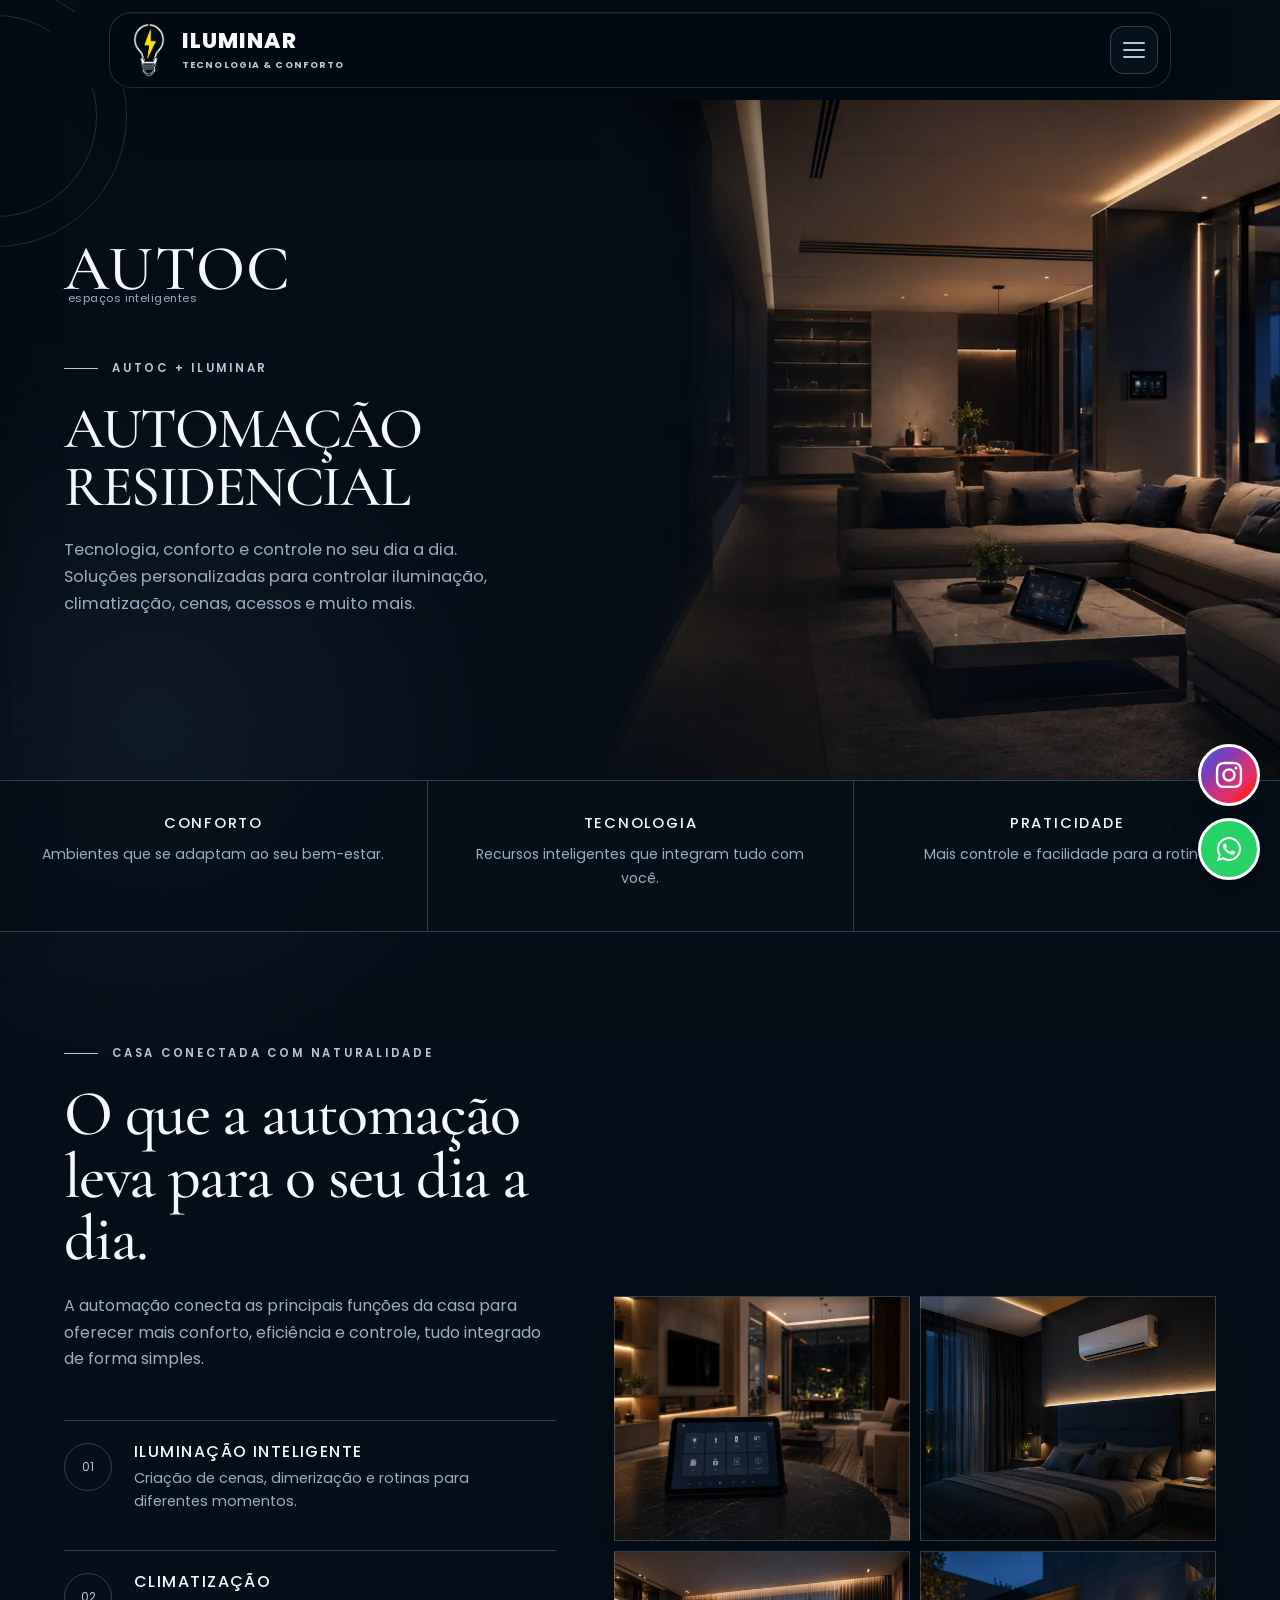
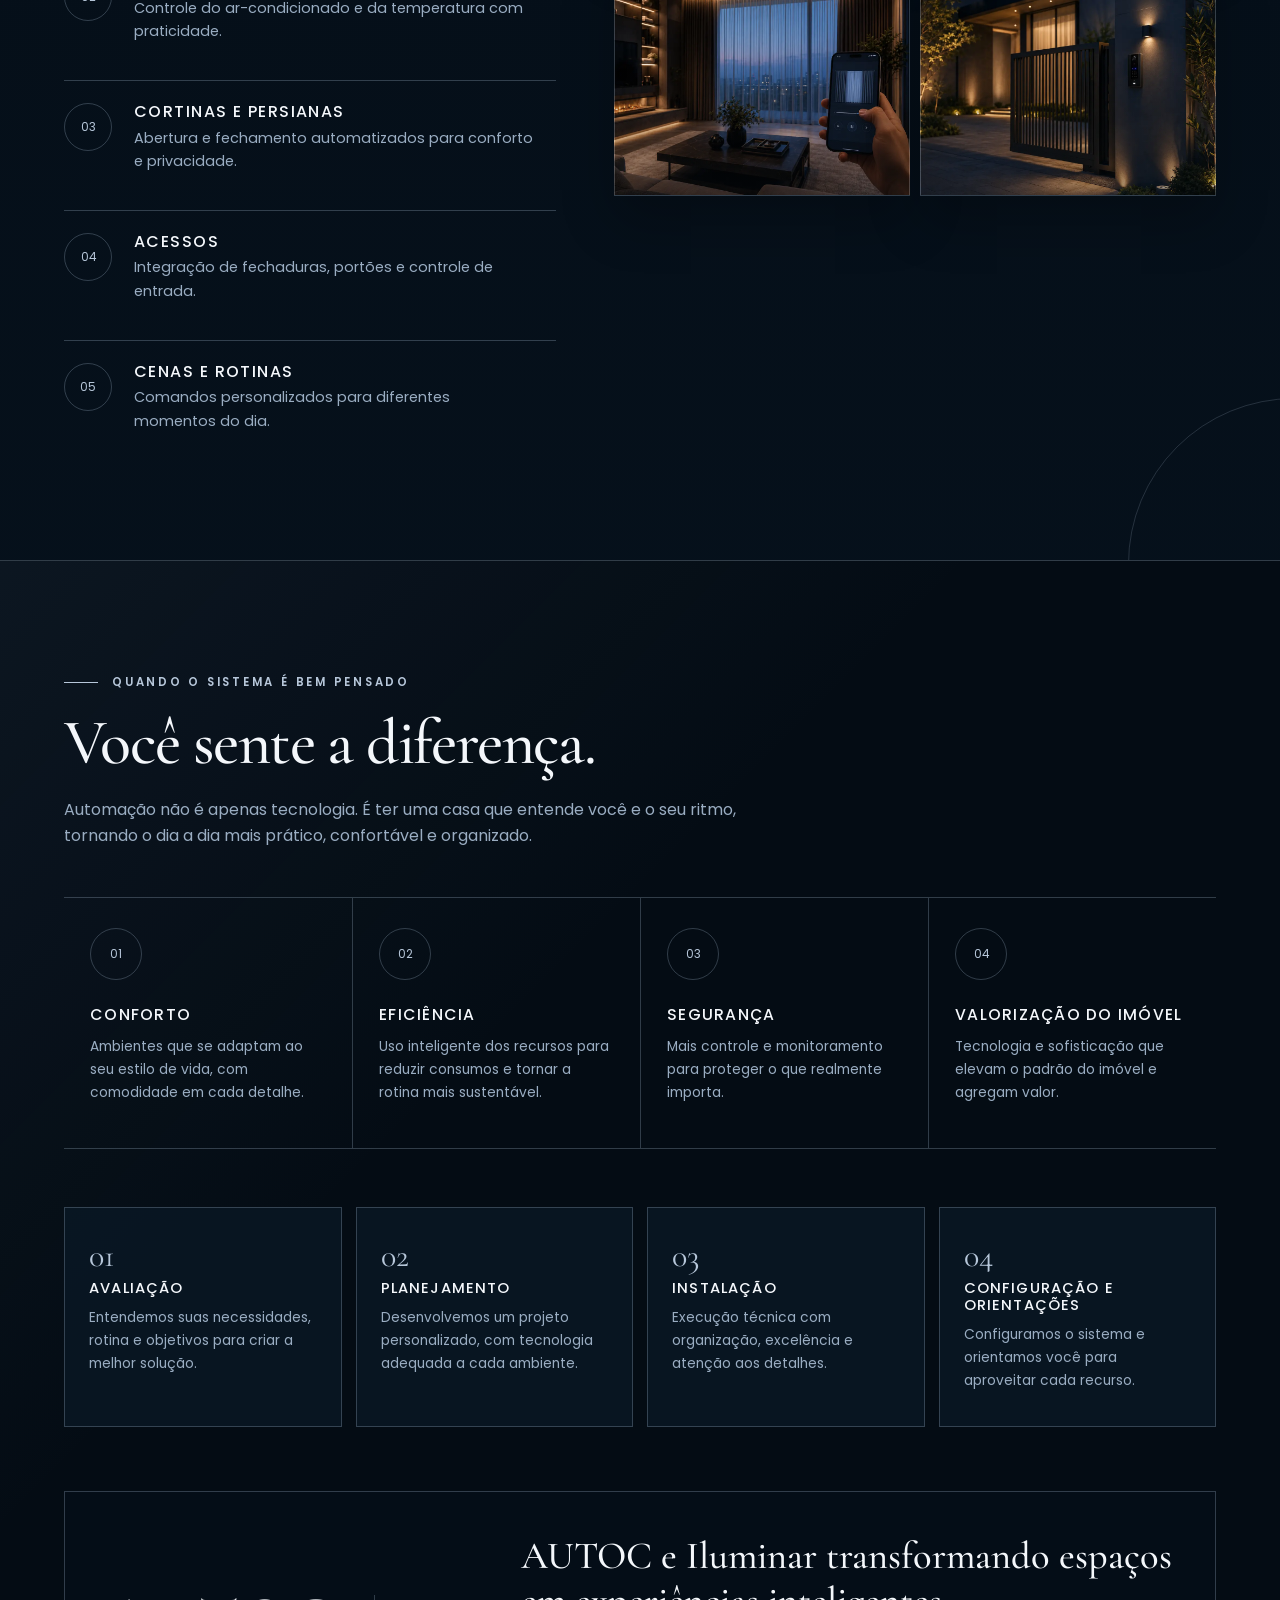
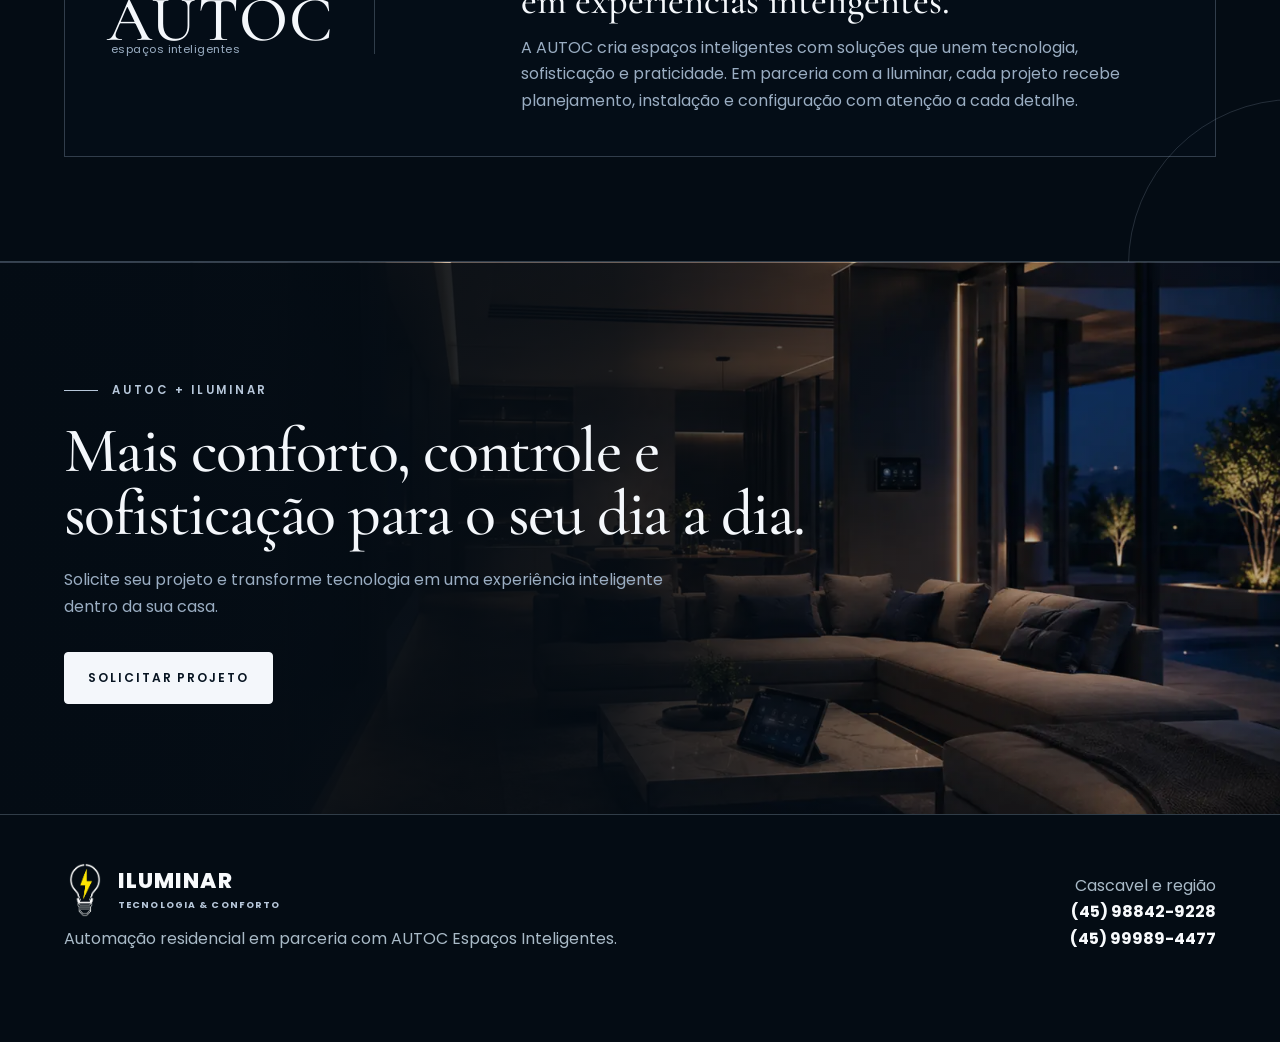
==== commit 83faa67c: "mudando os botões" ====
--- a/automacao/index.html
+++ b/automacao/index.html
@@ -150,10 +150,6 @@
         <span class="autoc-kicker">AUTOC + Iluminar</span>
         <h1>Automação residencial</h1>
         <p class="autoc-hero-lead">Tecnologia, conforto e controle no seu dia a dia. Soluções personalizadas para controlar iluminação, climatização, cenas, acessos e muito mais.</p>
-        <div class="autoc-actions">
-          <a class="autoc-btn autoc-btn-primary" href="https://wa.me/5545988429228?text=Olá%2C%20quero%20solicitar%20um%20projeto%20de%20automação%20residencial." target="_blank" rel="noopener">Solicitar projeto</a>
-          <a class="autoc-btn autoc-btn-secondary" href="https://www.instagram.com/autocespacosinteligentes/" target="_blank" rel="noopener">Conhecer a AUTOC</a>
-        </div>
       </div>
       <div class="autoc-hero-visual" role="img" aria-label="Residência moderna equipada com automação"></div>
     </section>
@@ -312,6 +308,11 @@
     </div>
   </footer>
 
+  <a class="instagram-float" href="https://www.instagram.com/iluminar_cvel/" target="_blank" rel="noopener" aria-label="Seguir a Iluminar no Instagram">
+    <svg viewBox="0 0 448 512" fill="currentColor" xmlns="http://www.w3.org/2000/svg" aria-hidden="true">
+      <path d="M224.1 141c-63.6 0-114.9 51.3-114.9 114.9s51.3 114.9 114.9 114.9S339 319.5 339 255.9 287.7 141 224.1 141zm0 189.6c-41.1 0-74.7-33.5-74.7-74.7s33.5-74.7 74.7-74.7 74.7 33.5 74.7 74.7-33.6 74.7-74.7 74.7zm146.4-194.3c0 14.9-12 26.8-26.8 26.8-14.9 0-26.8-12-26.8-26.8s12-26.8 26.8-26.8 26.8 12 26.8 26.8zm76.1 27.2c-1.7-35.9-9.9-67.7-36.2-93.9-26.2-26.2-58-34.4-93.9-36.2-37-2.1-147.9-2.1-184.9 0-35.8 1.7-67.6 9.9-93.9 36.1s-34.4 58-36.2 93.9c-2.1 37-2.1 147.9 0 184.9 1.7 35.9 9.9 67.7 36.2 93.9s58 34.4 93.9 36.2c37 2.1 147.9 2.1 184.9 0 35.9-1.7 67.7-9.9 93.9-36.2 26.2-26.2 34.4-58 36.2-93.9 2.1-37 2.1-147.8 0-184.8zM398.8 388c-7.8 19.6-22.9 34.7-42.6 42.6-29.5 11.7-99.5 9-132.1 9s-102.7 2.6-132.1-9c-19.6-7.8-34.7-22.9-42.6-42.6-11.7-29.5-9-99.5-9-132.1s-2.6-102.7 9-132.1c7.8-19.6 22.9-34.7 42.6-42.6 29.5-11.7 99.5-9 132.1-9s102.7-2.6 132.1 9c19.6 7.8 34.7 22.9 42.6 42.6 11.7 29.5 9 99.5 9 132.1s2.7 102.7-9 132.1z"/>
+    </svg>
+  </a>
   <a class="whatsapp-float" href="https://wa.me/5545988429228?text=Olá%2C%20quero%20solicitar%20um%20projeto%20de%20automação%20residencial." target="_blank" rel="noopener" aria-label="Solicitar projeto de automação residencial pelo WhatsApp">
     <svg viewBox="0 0 32 32" fill="currentColor" aria-hidden="true">
       <path d="M16.004 3.2c-7.06 0-12.8 5.74-12.8 12.8 0 2.26.59 4.46 1.71 6.4L3.2 28.8l6.56-1.68a12.74 12.74 0 0 0 6.24 1.6h.01c7.06 0 12.79-5.74 12.79-12.8s-5.74-12.72-12.8-12.72zm0 23.36h-.01a10.6 10.6 0 0 1-5.4-1.48l-.39-.23-4.02 1.03 1.07-3.92-.25-.4a10.56 10.56 0 0 1-1.63-5.66c0-5.87 4.78-10.64 10.65-10.64 2.84 0 5.51 1.11 7.52 3.12a10.57 10.57 0 0 1 3.11 7.53c0 5.87-4.78 10.65-10.65 10.65zm5.84-7.97c-.32-.16-1.89-.93-2.18-1.04-.29-.11-.5-.16-.72.16-.21.32-.82 1.04-1.01 1.25-.18.21-.37.24-.69.08-.32-.16-1.35-.5-2.57-1.59-.95-.85-1.59-1.9-1.78-2.22-.19-.32-.02-.49.14-.65.14-.14.32-.37.48-.56.16-.19.21-.32.32-.53.11-.21.05-.4-.03-.56-.08-.16-.72-1.73-.98-2.37-.26-.62-.52-.54-.72-.55h-.61c-.21 0-.56.08-.85.4-.29.32-1.12 1.09-1.12 2.66 0 1.57 1.14 3.08 1.3 3.29.16.21 2.25 3.44 5.45 4.82.76.33 1.36.53 1.82.67.77.25 1.46.21 2.01.13.61-.09 1.89-.77 2.16-1.52.27-.75.27-1.39.19-1.52-.08-.13-.29-.21-.61-.37z"/>
--- a/assets/css/site.css
+++ b/assets/css/site.css
@@ -359,12 +359,11 @@
   display: grid;
   place-items: start center;
 
-  padding-top: 78px;
+  padding-top: 100px;
 
   overflow: hidden;
   isolation: isolate;
 
-  text-align: center;
   background: var(--bg);
 }
 
@@ -409,26 +408,46 @@
   position: relative;
   z-index: 2;
 
-  max-width: 780px;
-  padding: 34px 0 44px;
+  max-width: var(--container);
+  padding: 40px 0 40px;
+}
+
+/* Grade do novo hero: textos à esquerda + carrossel à direita */
+.hero-grid {
+  display: grid;
+  grid-template-columns: minmax(0, 0.95fr) minmax(0, 1.05fr);
+  gap: clamp(28px, 4vw, 56px);
+  align-items: center;
+}
+
+.hero-copy {
+  text-align: left;
+}
+
+.hero-copy .lead {
+  margin-inline: 0;
+}
+
+.hero-copy .actions {
+  justify-content: flex-start;
 }
 
 .home-hero h1 {
-  font-size: clamp(2.1rem, 4.4vw, 4.2rem);
-  line-height: 1.04;
+  font-size: clamp(1.6rem, 2.8vw, 2.6rem);
+  line-height: 1.08;
 }
 
 .home-hero .lead {
-  margin-top: 16px;
+  margin-top: 14px;
 }
 
 .home-hero .actions {
-  margin-top: 22px;
+  margin-top: 18px;
 }
 
 .home-hero .btn {
-  min-height: 48px;
-  padding: 12px 20px;
+  min-height: 46px;
+  padding: 11px 19px;
 }
 
 .eyebrow {
@@ -459,7 +478,7 @@
 
 .home-hero h1,
 .display-title {
-  font-size: clamp(2.45rem, 6vw, 5.4rem);
+  font-size: clamp(1.9rem, 4.2vw, 3.6rem);
   font-weight: 800;
   letter-spacing: -0.045em;
 }
@@ -470,13 +489,9 @@
 
 .lead {
   max-width: 720px;
-  margin-top: 24px;
+  margin-top: 18px;
   color: var(--muted);
-  font-size: clamp(1rem, 2vw, 1.18rem);
-}
-
-.home-hero .lead {
-  margin-inline: auto;
+  font-size: clamp(0.9rem, 1.5vw, 1.05rem);
 }
 
 .actions {
@@ -484,10 +499,6 @@
   flex-wrap: wrap;
   gap: 13px;
   margin-top: 32px;
-}
-
-.home-hero .actions {
-  justify-content: center;
 }
 
 .btn {
@@ -663,6 +674,7 @@
   min-height: clamp(480px, 62svh, 540px);
   display: grid;
   grid-template-columns: minmax(0, 1.04fr) minmax(360px, 0.96fr);
+  padding-top: 100px;
   border-bottom: 1px solid var(--line);
 }
 
@@ -670,7 +682,7 @@
   display: flex;
   flex-direction: column;
   justify-content: center;
-  padding: 42px max(5vw, calc((100vw - var(--container)) / 2));
+  padding: 42px max(5vw, calc((100vw - var(--container)) / 2)) 60px;
 }
 
 .service-hero-media {
@@ -711,8 +723,8 @@
 }
 
 .service-hero .display-title {
-  font-size: clamp(2.2rem, 4.8vw, 4.6rem);
-  line-height: 1.05;
+  font-size: clamp(1.8rem, 3.6vw, 3.2rem);
+  line-height: 1.08;
 }
 
 .service-hero .lead {
@@ -1176,11 +1188,11 @@
   text-decoration: none;
 }
 
+.instagram-float,
 .whatsapp-float {
   position: fixed;
   z-index: 50;
   right: 20px;
-  bottom: 20px;
   width: 62px;
   height: 62px;
   display: grid;
@@ -1188,17 +1200,34 @@
   border: 3px solid #fff;
   border-radius: 50%;
   color: #fff;
-  background: var(--green);
   box-shadow: 0 14px 34px rgba(0, 0, 0, 0.38);
   text-decoration: none;
   transition: transform 0.2s ease, box-shadow 0.2s ease;
 }
 
+.instagram-float {
+  bottom: 94px;
+  background: linear-gradient(135deg,
+      #405de6 0%,
+      #833ab4 32%,
+      #c13584 52%,
+      #e1306c 68%,
+      #fd1d1d 84%,
+      #f77737 100%);
+}
+
+.whatsapp-float {
+  bottom: 20px;
+  background: var(--green);
+}
+
+.instagram-float:hover,
 .whatsapp-float:hover {
   transform: translateY(-3px) scale(1.04);
   box-shadow: 0 18px 42px rgba(0, 0, 0, 0.45);
 }
 
+.instagram-float svg,
 .whatsapp-float svg {
   width: 30px;
   height: 30px;
@@ -1224,7 +1253,7 @@
   }
 
   .service-hero-copy {
-    padding: 80px 5vw 60px;
+    padding: 42px 5vw 60px;
   }
 
   .service-hero-media {
@@ -1308,7 +1337,7 @@
   }
 
   .home-hero {
-    padding-top: 64px;
+    padding-top: 90px;
   }
 
   .aurora-background {
@@ -1326,7 +1355,7 @@
   }
 
   .home-hero-content {
-    padding: 42px 0 50px;
+    padding: 24px 0 28px;
   }
 
   .actions,
@@ -1368,7 +1397,7 @@
   }
 
   .service-hero-copy {
-    padding-top: 68px;
+    padding-top: 42px;
   }
 
   .service-hero-media {
--- a/assets/css/autoc.css
+++ b/assets/css/autoc.css
@@ -108,6 +108,7 @@
   min-height: 680px;
   display: grid;
   grid-template-columns: minmax(0, 0.9fr) minmax(440px, 1.1fr);
+  padding-top: 100px;
   border-bottom: 1px solid var(--autoc-line);
 }
 
@@ -117,7 +118,7 @@
   display: flex;
   flex-direction: column;
   justify-content: center;
-  padding: 70px max(5vw, calc((100vw - 1180px) / 2));
+  padding: 42px max(5vw, calc((100vw - 1180px) / 2)) 60px;
 }
 
 .autoc-hero-copy::before,
@@ -159,16 +160,16 @@
 .autoc-hero h1 {
   max-width: 670px;
   margin-top: 22px;
-  font-size: clamp(3.15rem, 6vw, 6.2rem);
-  line-height: 0.94;
+  font-size: clamp(2.4rem, 4.5vw, 4.6rem);
+  line-height: 1.02;
   text-transform: uppercase;
 }
 
 .autoc-hero-lead {
   max-width: 610px;
-  margin-top: 28px;
-  color: var(--autoc-muted);
-  font-size: clamp(0.98rem, 1.7vw, 1.12rem);
+  margin-top: 20px;
+  color: var(--autoc-muted);
+  font-size: clamp(0.88rem, 1.4vw, 1.02rem);
 }
 
 .autoc-actions {
@@ -535,7 +536,7 @@
   }
 
   .autoc-hero-copy {
-    padding: 72px 5vw 58px;
+    padding: 42px 5vw 58px;
   }
 
   .autoc-hero-visual {
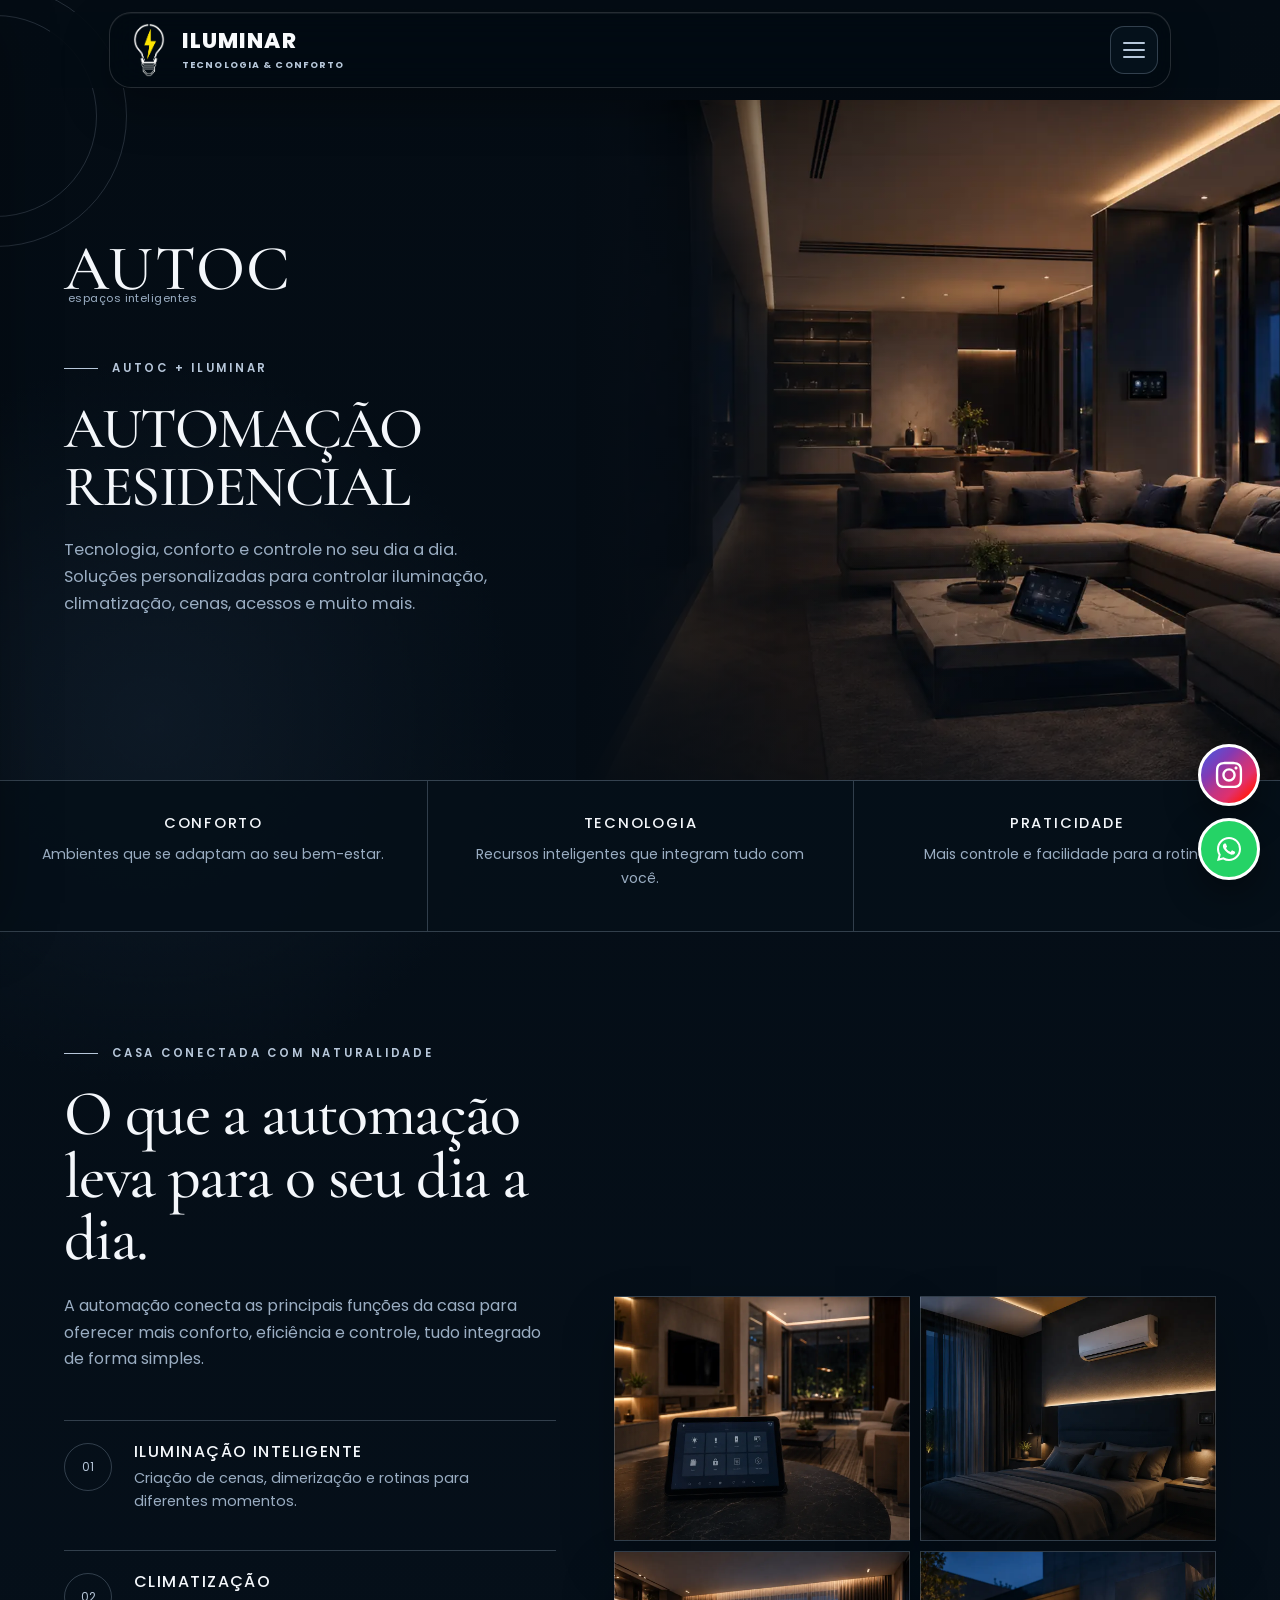
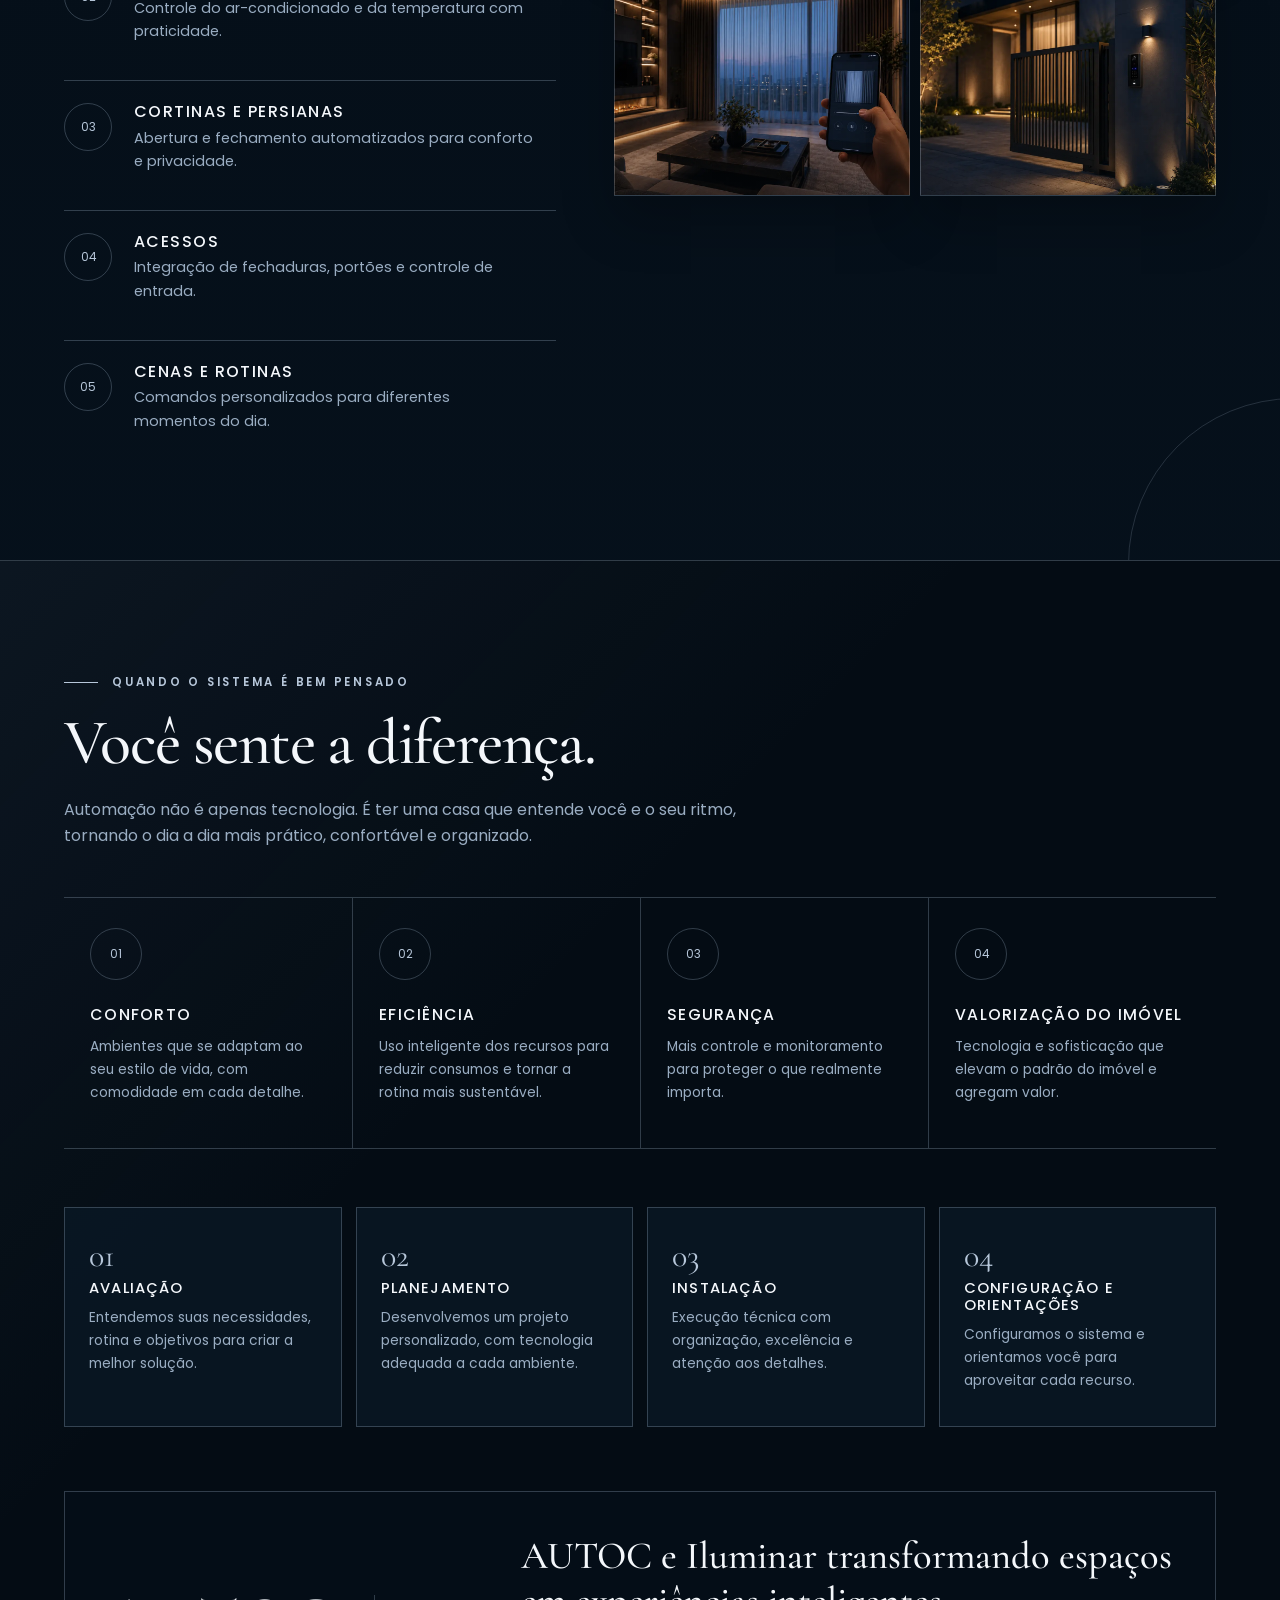
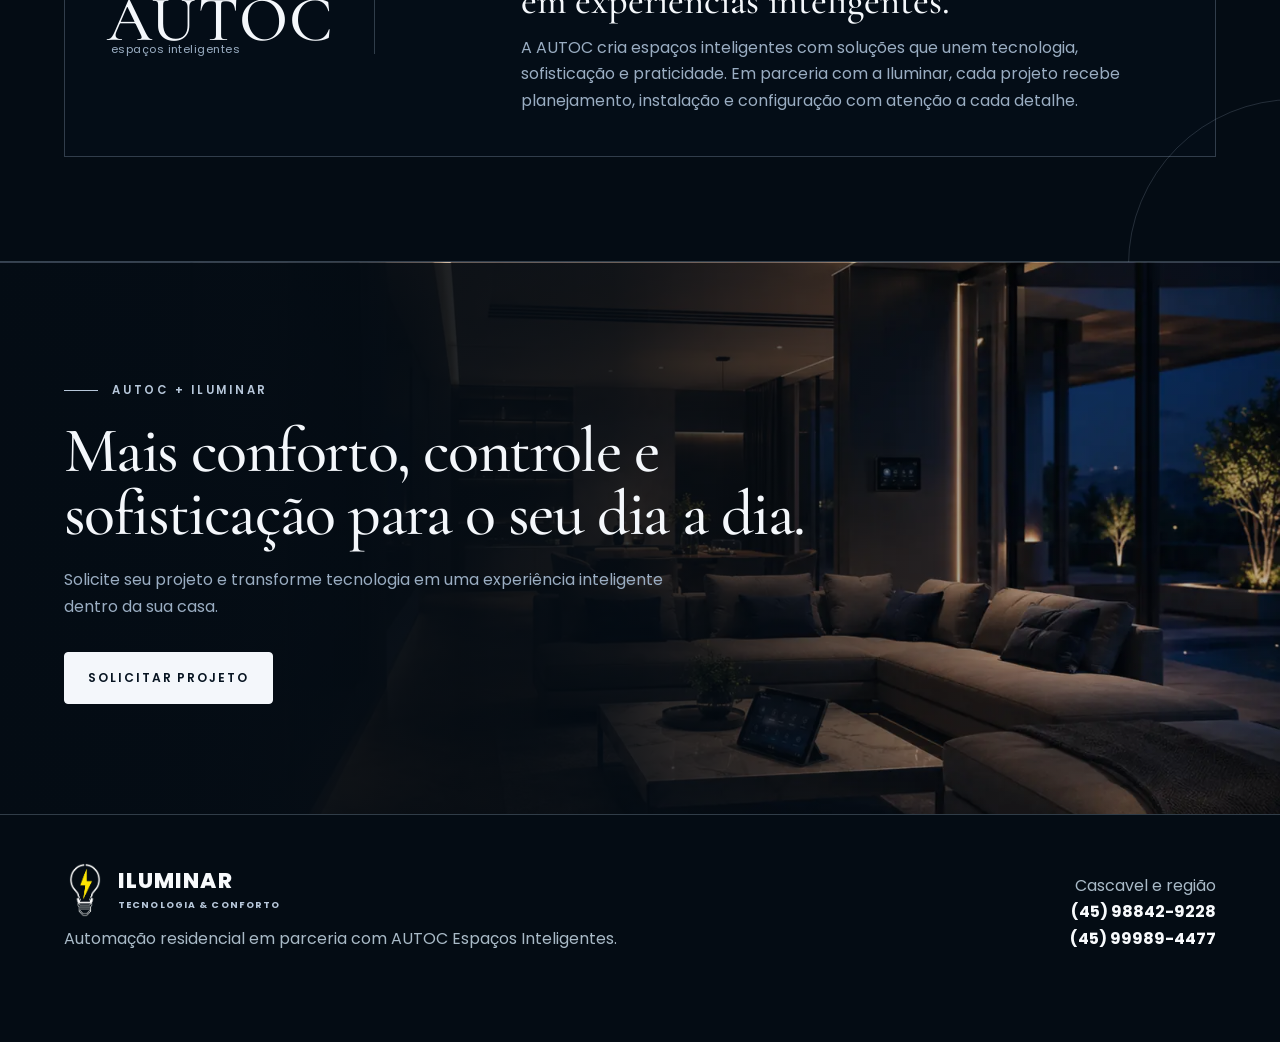
==== commit 56b3f702: "colocando o club" ====
--- a/automacao/index.html
+++ b/automacao/index.html
@@ -114,6 +114,14 @@
         </span>
         <span class="nav-arrow">→</span>
       </a>
+      <a href="../iluminar-360/">
+        <span class="nav-number">06</span>
+        <span class="nav-copy">
+          <strong>Iluminar 360</strong>
+          <small>Clube de vantagens</small>
+        </span>
+        <span class="nav-arrow">→</span>
+      </a>
     </nav>
 
     <div class="menu-contact">
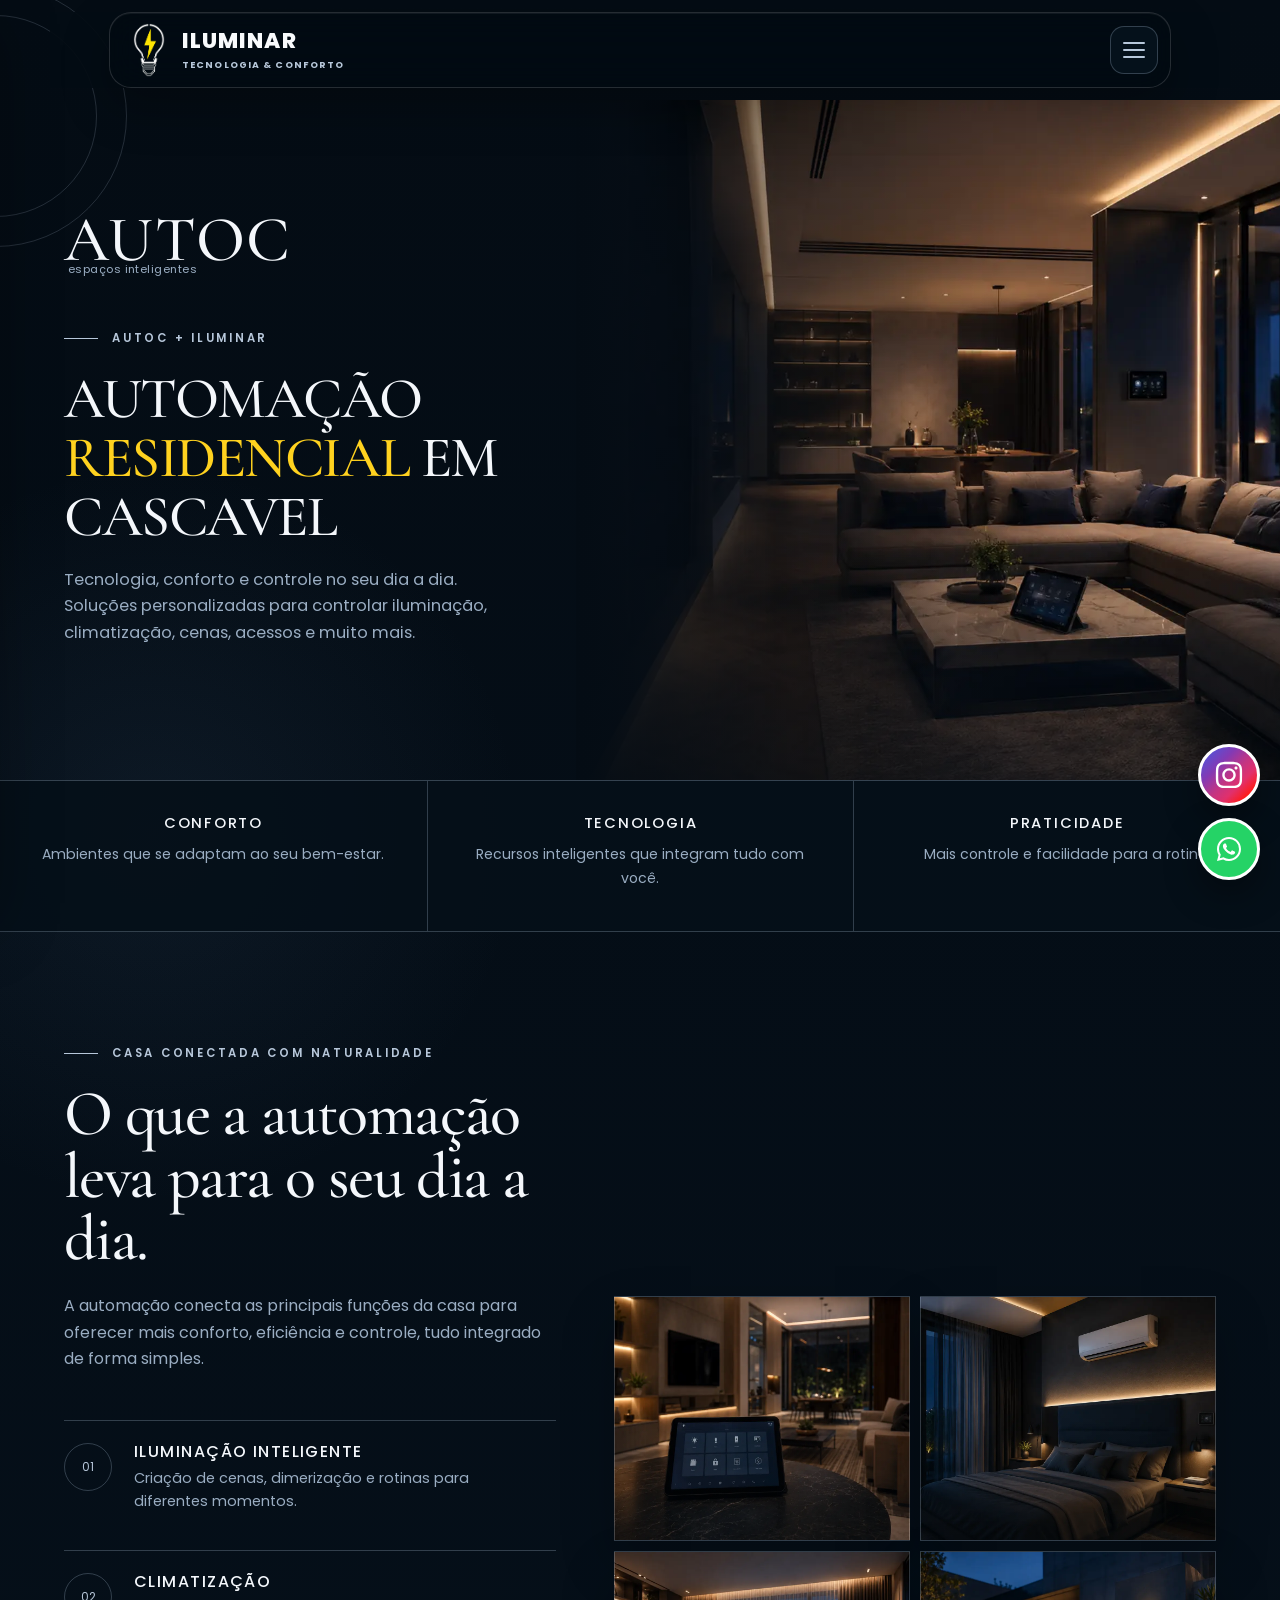
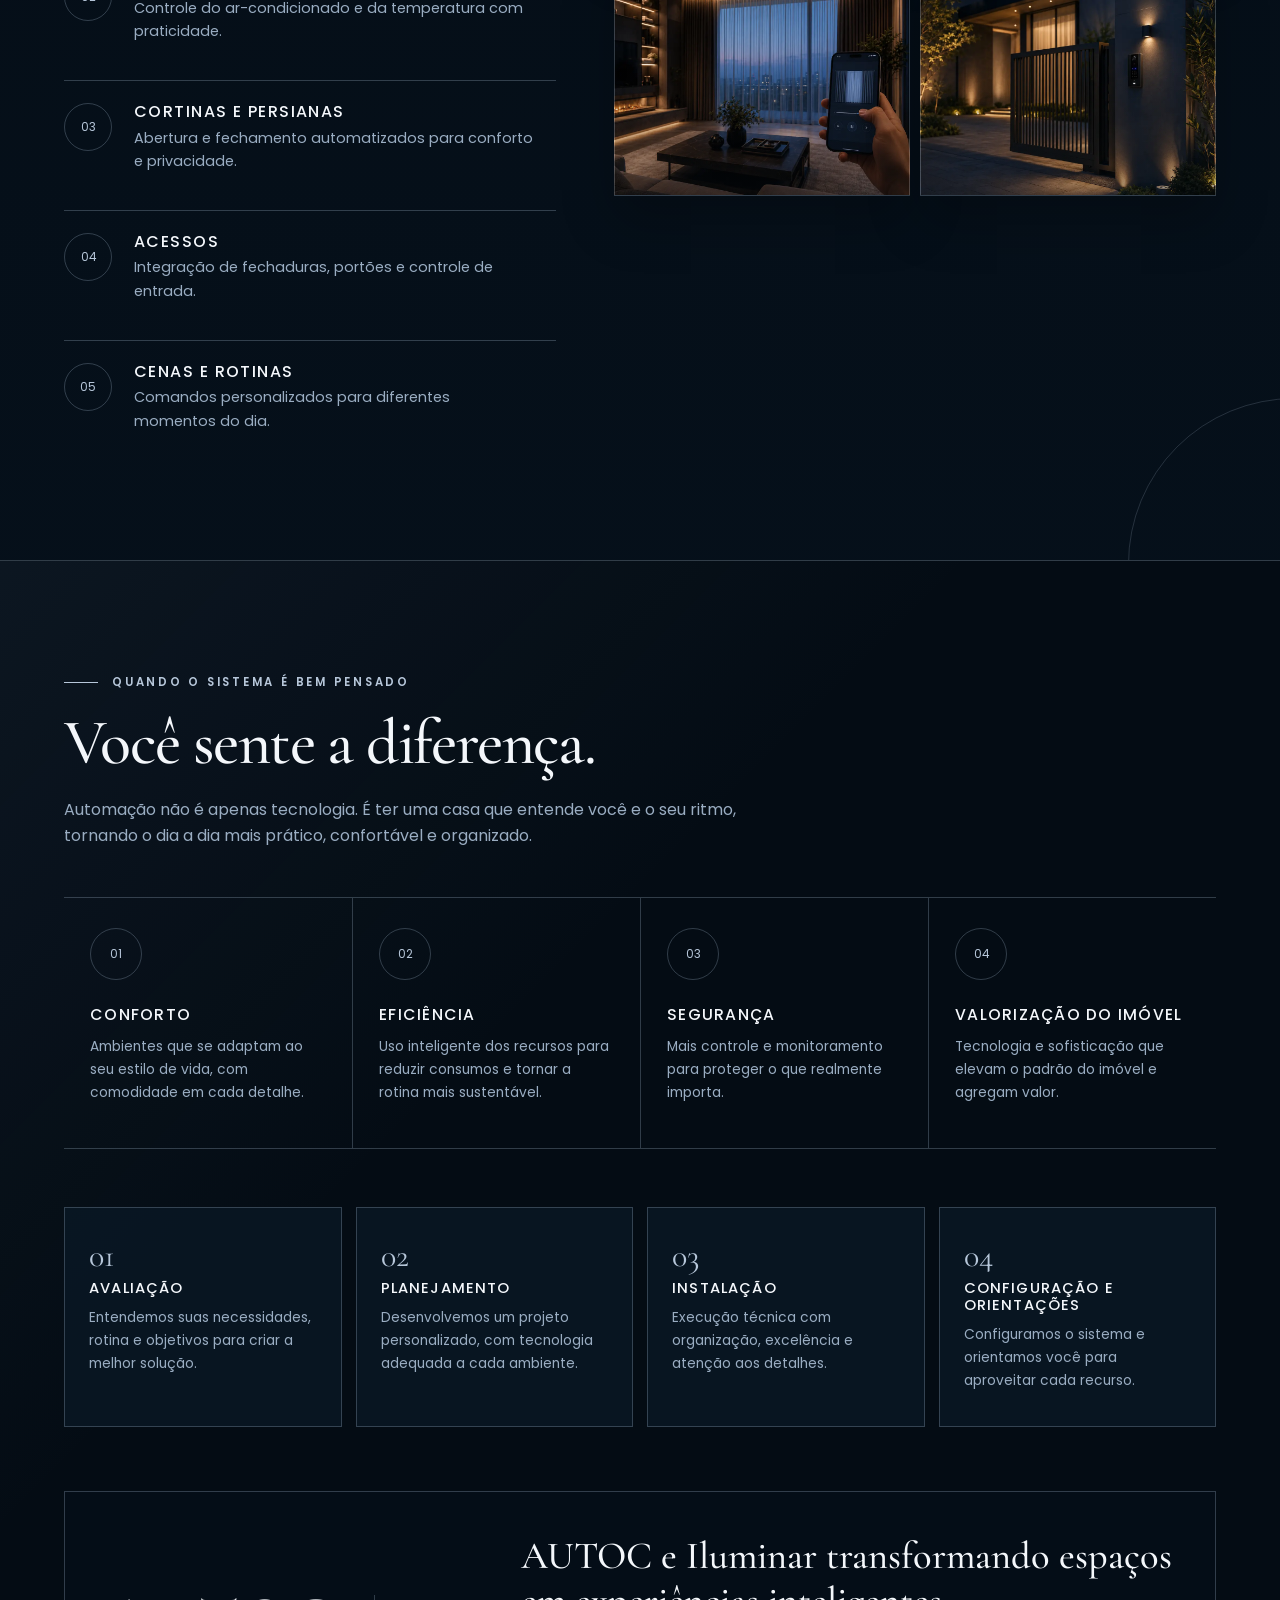
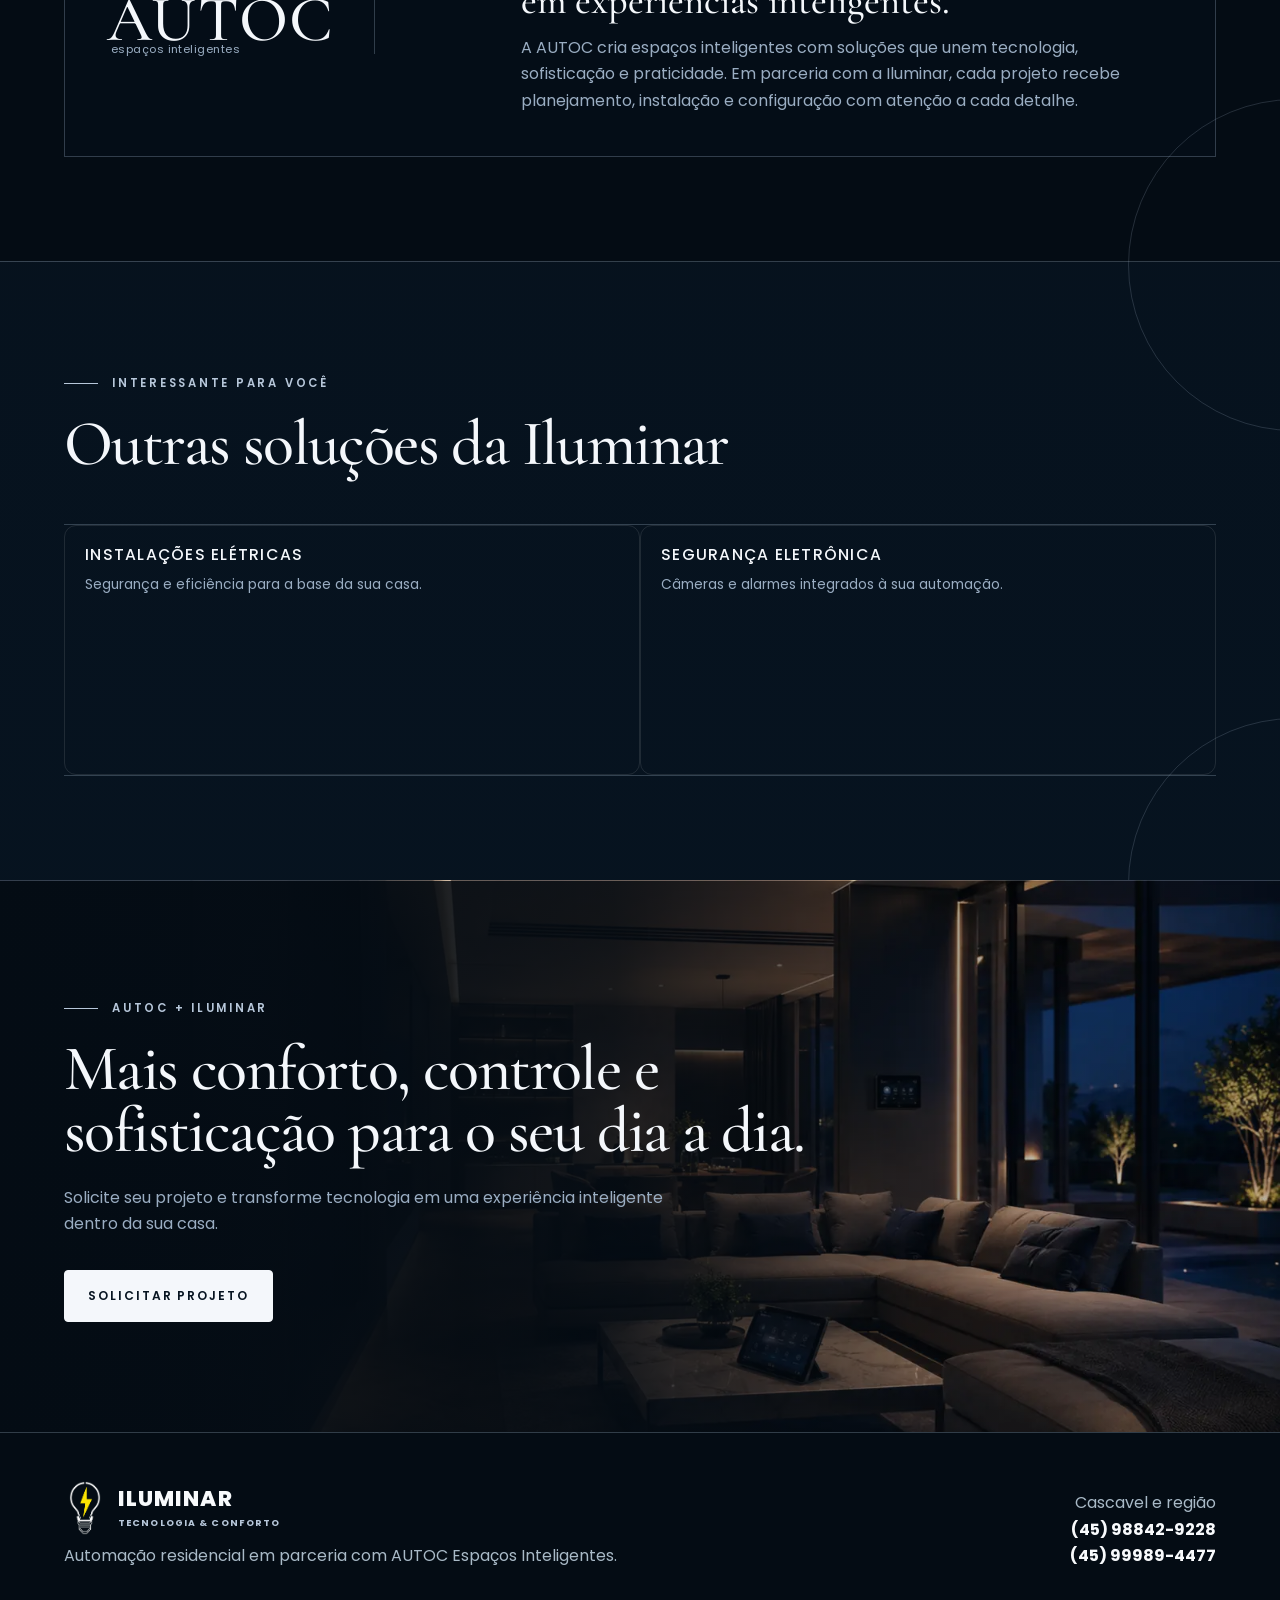
==== commit 0be77ce5: "Atualizações de SEO local e indexação" ====
--- a/automacao/index.html
+++ b/automacao/index.html
@@ -1,50 +1,93 @@
 <!DOCTYPE html>
 <html lang="pt-BR">
 <head>
+  <!-- Google tag (gtag.js) -->
+  <script async src="https://www.googletagmanager.com/gtag/js?id=AW-18325768613"></script>
+  <script>
+    window.dataLayer = window.dataLayer || [];
+    function gtag(){dataLayer.push(arguments);}
+    gtag('js', new Date());
+
+    gtag('config', 'AW-18325768613');
+  </script>
+
+  <!-- Event snippet for BOTÃO WHATS ILUMINAR 19/08 conversion page -->
+  <script>
+  function gtag_report_conversion(url) {
+    var callback = function () {
+      if (typeof(url) != 'undefined') {
+        window.location = url;
+      }
+    };
+    gtag('event', 'conversion', {
+        'send_to': 'AW-18325768613/3VofCLOx3OMcEKWTtKJE',
+        'event_callback': callback
+    });
+    return false;
+  }
+  </script>
+
   <meta charset="UTF-8">
   <meta name="viewport" content="width=device-width, initial-scale=1.0">
-  <title>Automação Residencial em Cascavel | AUTOC + Iluminar</title>
-  <meta name="description" content="Automação residencial personalizada em Cascavel: iluminação, climatização, cortinas, acessos, cenas e rotinas em parceria com a AUTOC Espaços Inteligentes.">
+  <title>Automação Residencial em Cascavel | Iluminar</title>
+  <meta name="description" content="Automação residencial em Cascavel: iluminação, climatização, cortinas e segurança inteligente em parceria com a AUTOC Espaços Inteligentes.">
   <meta name="theme-color" content="#071421">
+  <link rel="canonical" href="https://iluminarcvel.com.br/automacao/">
 
   <!-- Open Graph -->
   <meta property="og:type" content="website">
   <meta property="og:site_name" content="Iluminar">
-  <meta property="og:title" content="Automação Residencial em Cascavel | AUTOC + Iluminar">
-  <meta property="og:description" content="Automação residencial personalizada em Cascavel: iluminação, climatização, cortinas, acessos, cenas e rotinas.">
+  <meta property="og:title" content="Automação Residencial em Cascavel | Iluminar">
+  <meta property="og:description" content="Automação residencial em Cascavel: iluminação, climatização, cortinas e segurança inteligente em parceria com a AUTOC Espaços Inteligentes.">
   <meta property="og:url" content="https://iluminarcvel.com.br/automacao/">
   <meta property="og:image" content="https://iluminarcvel.com.br/assets/images/logo-iluminar-clara.png">
   <meta property="og:locale" content="pt_BR">
 
   <!-- Twitter Cards -->
   <meta name="twitter:card" content="summary">
-  <meta name="twitter:title" content="Automação Residencial em Cascavel | AUTOC + Iluminar">
-  <meta name="twitter:description" content="Automação residencial personalizada em Cascavel: iluminação, climatização, cortinas, acessos, cenas e rotinas.">
+  <meta name="twitter:title" content="Automação Residencial em Cascavel | Iluminar">
+  <meta name="twitter:description" content="Automação residencial em Cascavel: iluminação, climatização, cortinas e segurança inteligente em parceria com a AUTOC Espaços Inteligentes.">
   <meta name="twitter:image" content="https://iluminarcvel.com.br/assets/images/logo-iluminar-clara.png">
 
   <!-- Favicon -->
   <link rel="icon" type="image/svg+xml" href="../assets/images/favicon.svg">
 
-  <!-- Schema.org LocalBusiness -->
+  <!-- Schema.org Service -->
   <script type="application/ld+json">
   {
     "@context": "https://schema.org",
-    "@type": "LocalBusiness",
-    "name": "Iluminar",
-    "description": "Automação residencial personalizada em parceria com a AUTOC Espaços Inteligentes.",
-    "url": "https://iluminarcvel.com.br/automacao/",
-    "telephone": "+5545988429228",
-    "areaServed": "Cascavel e região",
-    "address": {
-      "@type": "PostalAddress",
-      "addressLocality": "Cascavel",
-      "addressRegion": "PR",
-      "addressCountry": "BR"
+    "@type": "Service",
+    "serviceType": "Automação Residencial",
+    "provider": {
+      "@id": "https://iluminarcvel.com.br/#business"
     },
-    "sameAs": [
-      "https://www.instagram.com/iluminar_cvel/"
-    ],
-    "priceRange": "$$"
+    "areaServed": {
+      "@type": "City",
+      "name": "Cascavel"
+    },
+    "description": "Automação residencial personalizada em Cascavel em parceria com a AUTOC Espaços Inteligentes."
+  }
+  </script>
+
+  <!-- Schema.org Breadcrumbs -->
+  <script type="application/ld+json">
+  {
+    "@context": "https://schema.org",
+    "@type": "BreadcrumbList",
+    "itemListElement": [
+      {
+        "@type": "ListItem",
+        "position": 1,
+        "name": "Home",
+        "item": "https://iluminarcvel.com.br/"
+      },
+      {
+        "@type": "ListItem",
+        "position": 2,
+        "name": "Automação Residencial",
+        "item": "https://iluminarcvel.com.br/automacao/"
+      }
+    ]
   }
   </script>
 
@@ -63,7 +106,7 @@
   <aside class="side-menu" id="menu-lateral" aria-label="Menu de informações" aria-hidden="true">
     <div class="side-menu-top">
       <a class="brand" href="../" aria-label="Iluminar - página inicial">
-        <img src="../assets/images/logo-iluminar-clara.png" alt="Logo da Iluminar">
+        <img src="../assets/images/logo-iluminar-clara.png" alt="Logo da Iluminar" width="180" height="60">
         <span class="brand-copy">
           <span class="brand-name">ILUMINAR</span>
           <span class="brand-tagline">Tecnologia &amp; Conforto</span>
@@ -134,7 +177,7 @@
   <header class="site-header">
     <div class="container header-inner">
       <a class="brand" href="../" aria-label="Iluminar - página inicial">
-        <img src="../assets/images/logo-iluminar-clara.png" alt="Logo da Iluminar">
+        <img src="../assets/images/logo-iluminar-clara.png" alt="Logo da Iluminar" width="180" height="60">
         <span class="brand-copy">
           <span class="brand-name">ILUMINAR</span>
           <span class="brand-tagline">Tecnologia & Conforto</span>
@@ -156,7 +199,7 @@
           <span>espaços inteligentes</span>
         </div>
         <span class="autoc-kicker">AUTOC + Iluminar</span>
-        <h1>Automação residencial</h1>
+        <h1>Automação <span class="highlight">residencial</span> em Cascavel</h1>
         <p class="autoc-hero-lead">Tecnologia, conforto e controle no seu dia a dia. Soluções personalizadas para controlar iluminação, climatização, cenas, acessos e muito mais.</p>
       </div>
       <div class="autoc-hero-visual" role="img" aria-label="Residência moderna equipada com automação"></div>
@@ -211,10 +254,10 @@
         </div>
 
         <div class="autoc-gallery" aria-label="Exemplos de ambientes automatizados">
-          <div class="autoc-visual" role="img" aria-label="Painel de controle da automação residencial"></div>
-          <div class="autoc-visual" role="img" aria-label="Controle inteligente da climatização"></div>
-          <div class="autoc-visual" role="img" aria-label="Controle de cortinas por aplicativo"></div>
-          <div class="autoc-visual" role="img" aria-label="Controle de acesso automatizado"></div>
+          <div class="autoc-visual" role="img" aria-label="Painel de controle da automação residencial em Cascavel pela Iluminar" width="400" height="300"></div>
+          <div class="autoc-visual" role="img" aria-label="Controle inteligente da climatização em Cascavel pela Iluminar" width="400" height="300"></div>
+          <div class="autoc-visual" role="img" aria-label="Controle de cortinas por aplicativo em Cascavel pela Iluminar" width="400" height="300"></div>
+          <div class="autoc-visual" role="img" aria-label="Controle de acesso automatizado em Cascavel pela Iluminar" width="400" height="300"></div>
         </div>
       </div>
     </section>
@@ -278,6 +321,29 @@
             <h3>AUTOC e Iluminar transformando espaços em experiências inteligentes.</h3>
             <p>A AUTOC cria espaços inteligentes com soluções que unem tecnologia, sofisticação e praticidade. Em parceria com a Iluminar, cada projeto recebe planejamento, instalação e configuração com atenção a cada detalhe.</p>
           </div>
+        </div>
+      </div>
+    </section>
+
+    <section class="autoc-section">
+      <div class="autoc-shell">
+        <div class="autoc-heading">
+          <span class="autoc-kicker">Interessante para você</span>
+          <h2>Outras soluções da Iluminar</h2>
+        </div>
+        <div class="autoc-benefit-grid" style="grid-template-columns: repeat(auto-fit, minmax(250px, 1fr));">
+          <a href="../instalacoes-eletricas/" style="text-decoration: none; color: inherit;">
+            <article class="autoc-benefit" style="border: 1px solid rgba(255,255,255,0.1); padding: 20px; border-radius: 12px;">
+              <h3 style="margin-bottom: 10px;">Instalações Elétricas</h3>
+              <p style="margin: 0;">Segurança e eficiência para a base da sua casa.</p>
+            </article>
+          </a>
+          <a href="../seguranca-eletronica/" style="text-decoration: none; color: inherit;">
+            <article class="autoc-benefit" style="border: 1px solid rgba(255,255,255,0.1); padding: 20px; border-radius: 12px;">
+              <h3 style="margin-bottom: 10px;">Segurança Eletrônica</h3>
+              <p style="margin: 0;">Câmeras e alarmes integrados à sua automação.</p>
+            </article>
+          </a>
         </div>
       </div>
     </section>
@@ -289,7 +355,7 @@
           <h2>Mais conforto, controle e sofisticação para o seu dia a dia.</h2>
           <p>Solicite seu projeto e transforme tecnologia em uma experiência inteligente dentro da sua casa.</p>
           <div class="autoc-actions">
-            <a class="autoc-btn autoc-btn-primary" href="https://wa.me/5545988429228?text=Olá%2C%20quero%20solicitar%20um%20projeto%20de%20automação%20residencial." target="_blank" rel="noopener">Solicitar projeto</a>
+            <a class="autoc-btn autoc-btn-primary" href="https://wa.me/5545988429228?text=Olá%2C%20quero%20solicitar%20um%20projeto%20de%20automação%20residencial." target="_blank" rel="noopener" onclick="gtag_report_conversion();">Solicitar projeto</a>
           </div>
         </div>
       </div>
@@ -300,7 +366,7 @@
     <div class="container footer-grid">
       <div>
         <a class="brand" href="../">
-          <img src="../assets/images/logo-iluminar-clara.png" alt="Logo da Iluminar">
+          <img src="../assets/images/logo-iluminar-clara.png" alt="Logo da Iluminar" width="180" height="60">
           <span class="brand-copy">
             <span class="brand-name">ILUMINAR</span>
             <span class="brand-tagline">Tecnologia &amp; Conforto</span>
@@ -321,7 +387,7 @@
       <path d="M224.1 141c-63.6 0-114.9 51.3-114.9 114.9s51.3 114.9 114.9 114.9S339 319.5 339 255.9 287.7 141 224.1 141zm0 189.6c-41.1 0-74.7-33.5-74.7-74.7s33.5-74.7 74.7-74.7 74.7 33.5 74.7 74.7-33.6 74.7-74.7 74.7zm146.4-194.3c0 14.9-12 26.8-26.8 26.8-14.9 0-26.8-12-26.8-26.8s12-26.8 26.8-26.8 26.8 12 26.8 26.8zm76.1 27.2c-1.7-35.9-9.9-67.7-36.2-93.9-26.2-26.2-58-34.4-93.9-36.2-37-2.1-147.9-2.1-184.9 0-35.8 1.7-67.6 9.9-93.9 36.1s-34.4 58-36.2 93.9c-2.1 37-2.1 147.9 0 184.9 1.7 35.9 9.9 67.7 36.2 93.9s58 34.4 93.9 36.2c37 2.1 147.9 2.1 184.9 0 35.9-1.7 67.7-9.9 93.9-36.2 26.2-26.2 34.4-58 36.2-93.9 2.1-37 2.1-147.8 0-184.8zM398.8 388c-7.8 19.6-22.9 34.7-42.6 42.6-29.5 11.7-99.5 9-132.1 9s-102.7 2.6-132.1-9c-19.6-7.8-34.7-22.9-42.6-42.6-11.7-29.5-9-99.5-9-132.1s-2.6-102.7 9-132.1c7.8-19.6 22.9-34.7 42.6-42.6 29.5-11.7 99.5-9 132.1-9s102.7-2.6 132.1 9c19.6 7.8 34.7 22.9 42.6 42.6 11.7 29.5 9 99.5 9 132.1s2.7 102.7-9 132.1z"/>
     </svg>
   </a>
-  <a class="whatsapp-float" href="https://wa.me/5545988429228?text=Olá%2C%20quero%20solicitar%20um%20projeto%20de%20automação%20residencial." target="_blank" rel="noopener" aria-label="Solicitar projeto de automação residencial pelo WhatsApp">
+  <a class="whatsapp-float" href="https://wa.me/5545988429228?text=Olá%2C%20quero%20solicitar%20um%20projeto%20de%20automação%20residencial." target="_blank" rel="noopener" onclick="gtag_report_conversion();" aria-label="Solicitar projeto de automação residencial pelo WhatsApp">
     <svg viewBox="0 0 32 32" fill="currentColor" aria-hidden="true">
       <path d="M16.004 3.2c-7.06 0-12.8 5.74-12.8 12.8 0 2.26.59 4.46 1.71 6.4L3.2 28.8l6.56-1.68a12.74 12.74 0 0 0 6.24 1.6h.01c7.06 0 12.79-5.74 12.79-12.8s-5.74-12.72-12.8-12.72zm0 23.36h-.01a10.6 10.6 0 0 1-5.4-1.48l-.39-.23-4.02 1.03 1.07-3.92-.25-.4a10.56 10.56 0 0 1-1.63-5.66c0-5.87 4.78-10.64 10.65-10.64 2.84 0 5.51 1.11 7.52 3.12a10.57 10.57 0 0 1 3.11 7.53c0 5.87-4.78 10.65-10.65 10.65zm5.84-7.97c-.32-.16-1.89-.93-2.18-1.04-.29-.11-.5-.16-.72.16-.21.32-.82 1.04-1.01 1.25-.18.21-.37.24-.69.08-.32-.16-1.35-.5-2.57-1.59-.95-.85-1.59-1.9-1.78-2.22-.19-.32-.02-.49.14-.65.14-.14.32-.37.48-.56.16-.19.21-.32.32-.53.11-.21.05-.4-.03-.56-.08-.16-.72-1.73-.98-2.37-.26-.62-.52-.54-.72-.55h-.61c-.21 0-.56.08-.85.4-.29.32-1.12 1.09-1.12 2.66 0 1.57 1.14 3.08 1.3 3.29.16.21 2.25 3.44 5.45 4.82.76.33 1.36.53 1.82.67.77.25 1.46.21 2.01.13.61-.09 1.89-.77 2.16-1.52.27-.75.27-1.39.19-1.52-.08-.13-.29-.21-.61-.37z"/>
     </svg>
--- a/assets/css/site.css
+++ b/assets/css/site.css
@@ -412,16 +412,42 @@
   padding: 40px 0 40px;
 }
 
-/* Grade do novo hero: textos à esquerda + carrossel à direita */
+/* Grade do novo hero: textos à esquerda + carrossel à direita.
+   O CTA de WhatsApp fica na coluna esquerda, abaixo do texto;
+   no mobile ele é reposicionado para depois do carrossel. */
 .hero-grid {
   display: grid;
   grid-template-columns: minmax(0, 0.95fr) minmax(0, 1.05fr);
-  gap: clamp(28px, 4vw, 56px);
+  grid-template-rows: auto 1fr;
+  grid-template-areas:
+    "copy  carousel"
+    "cta   carousel";
+  column-gap: clamp(28px, 4vw, 56px);
+  row-gap: 24px;
   align-items: center;
 }
 
 .hero-copy {
+  grid-area: copy;
   text-align: left;
+}
+
+.hero-carousel {
+  grid-area: carousel;
+}
+
+.hero-cta {
+  grid-area: cta;
+  align-self: start;
+  justify-self: start;
+
+  box-shadow: 0 12px 30px rgba(37, 211, 102, 0.22);
+}
+
+.hero-cta svg {
+  width: 22px;
+  height: 22px;
+  flex: 0 0 auto;
 }
 
 .hero-copy .lead {
@@ -448,6 +474,13 @@
 .home-hero .btn {
   min-height: 46px;
   padding: 11px 19px;
+}
+
+/* CTA principal do hero — mantém o tamanho padrão do .btn
+   para ser o destaque principal da página */
+.home-hero .hero-cta {
+  min-height: 54px;
+  padding: 14px 26px;
 }
 
 .eyebrow {
@@ -1446,6 +1479,38 @@
   }
 }
 
+/* FAQ Styles */
+.faq-grid {
+  display: grid;
+  grid-template-columns: repeat(auto-fit, minmax(300px, 1fr));
+  gap: 20px;
+  margin-top: 40px;
+}
+
+.faq-item {
+  background: rgba(255, 255, 255, 0.03);
+  border: 1px solid rgba(255, 255, 255, 0.1);
+  border-radius: 12px;
+  padding: 24px;
+  transition: 0.3s ease;
+}
+
+.faq-item:hover {
+  background: rgba(255, 255, 255, 0.06);
+  border-color: var(--cyan);
+}
+
+.faq-item h3 {
+  font-size: 18px;
+  margin-bottom: 12px;
+  color: var(--cyan);
+}
+
+.faq-item p {
+  font-size: 15px;
+  color: var(--muted);
+}
+
 @media (prefers-reduced-motion: reduce) {
   html {
     scroll-behavior: auto;
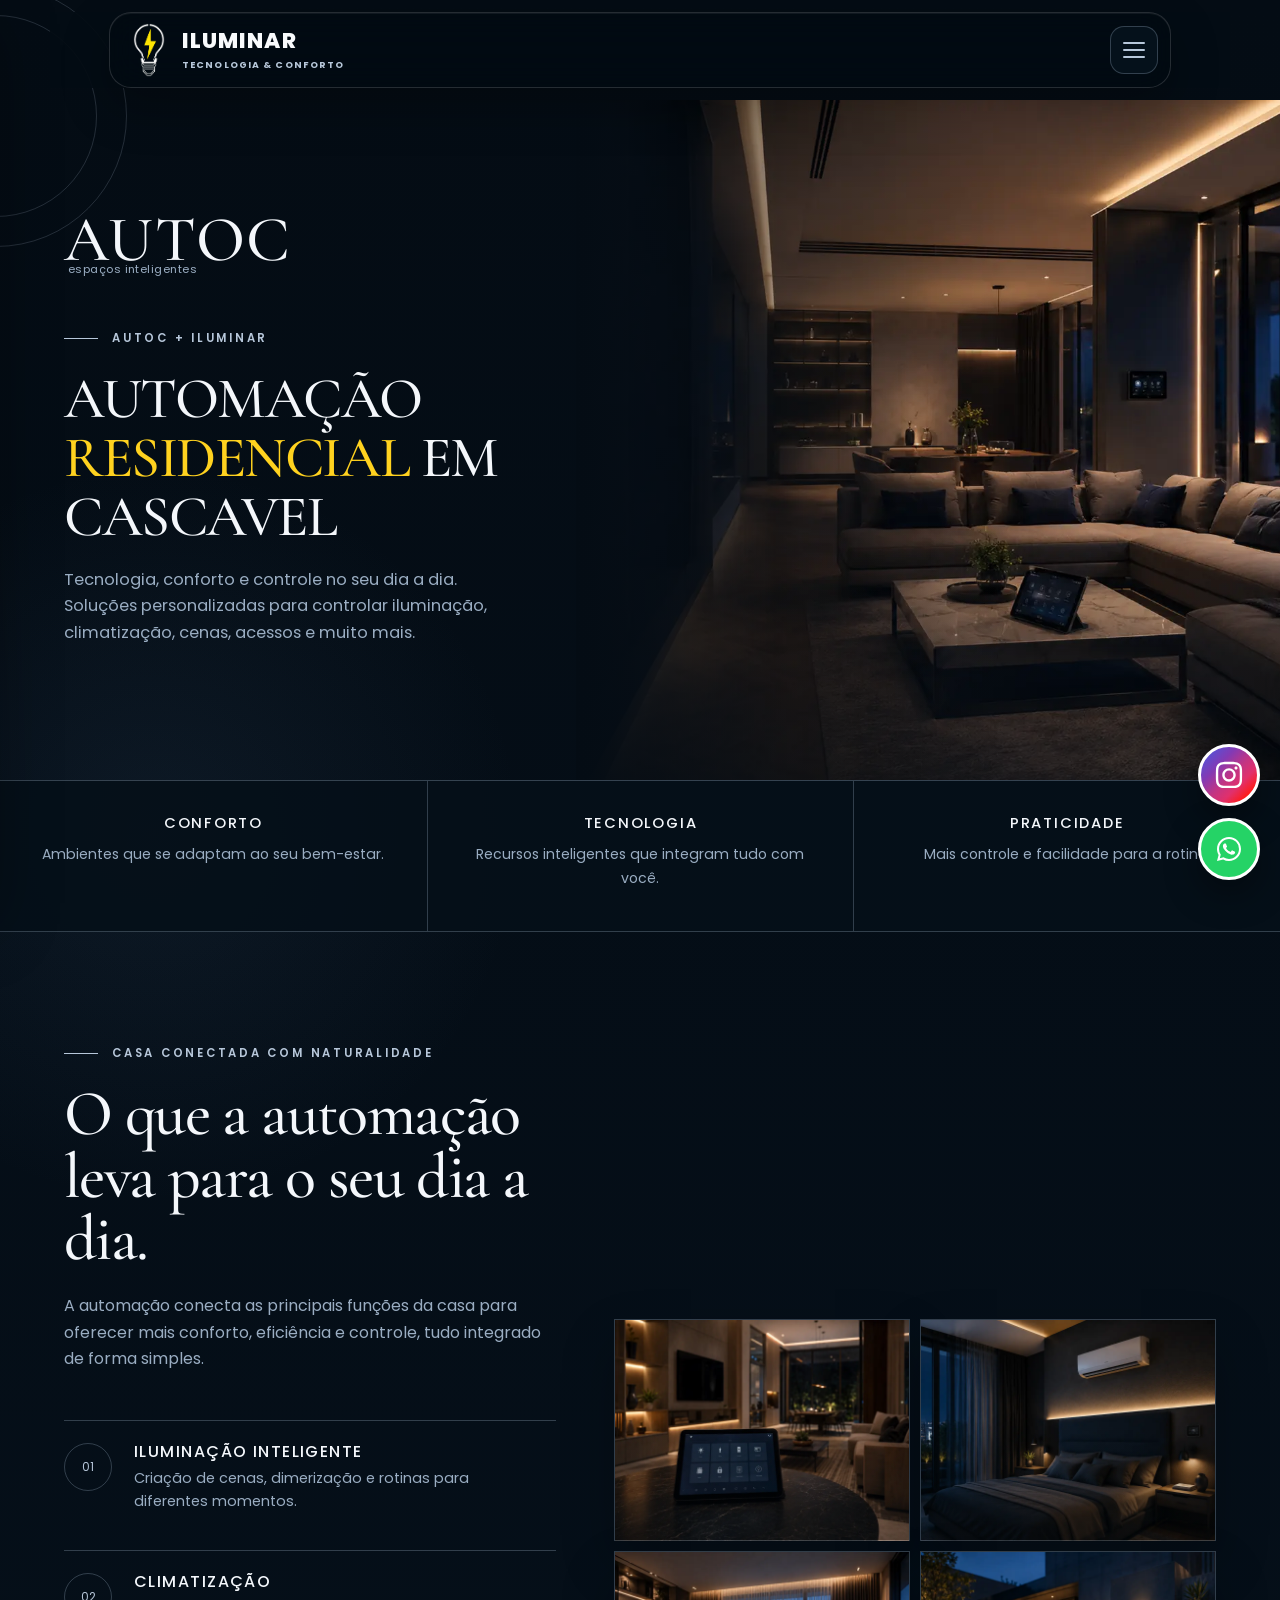
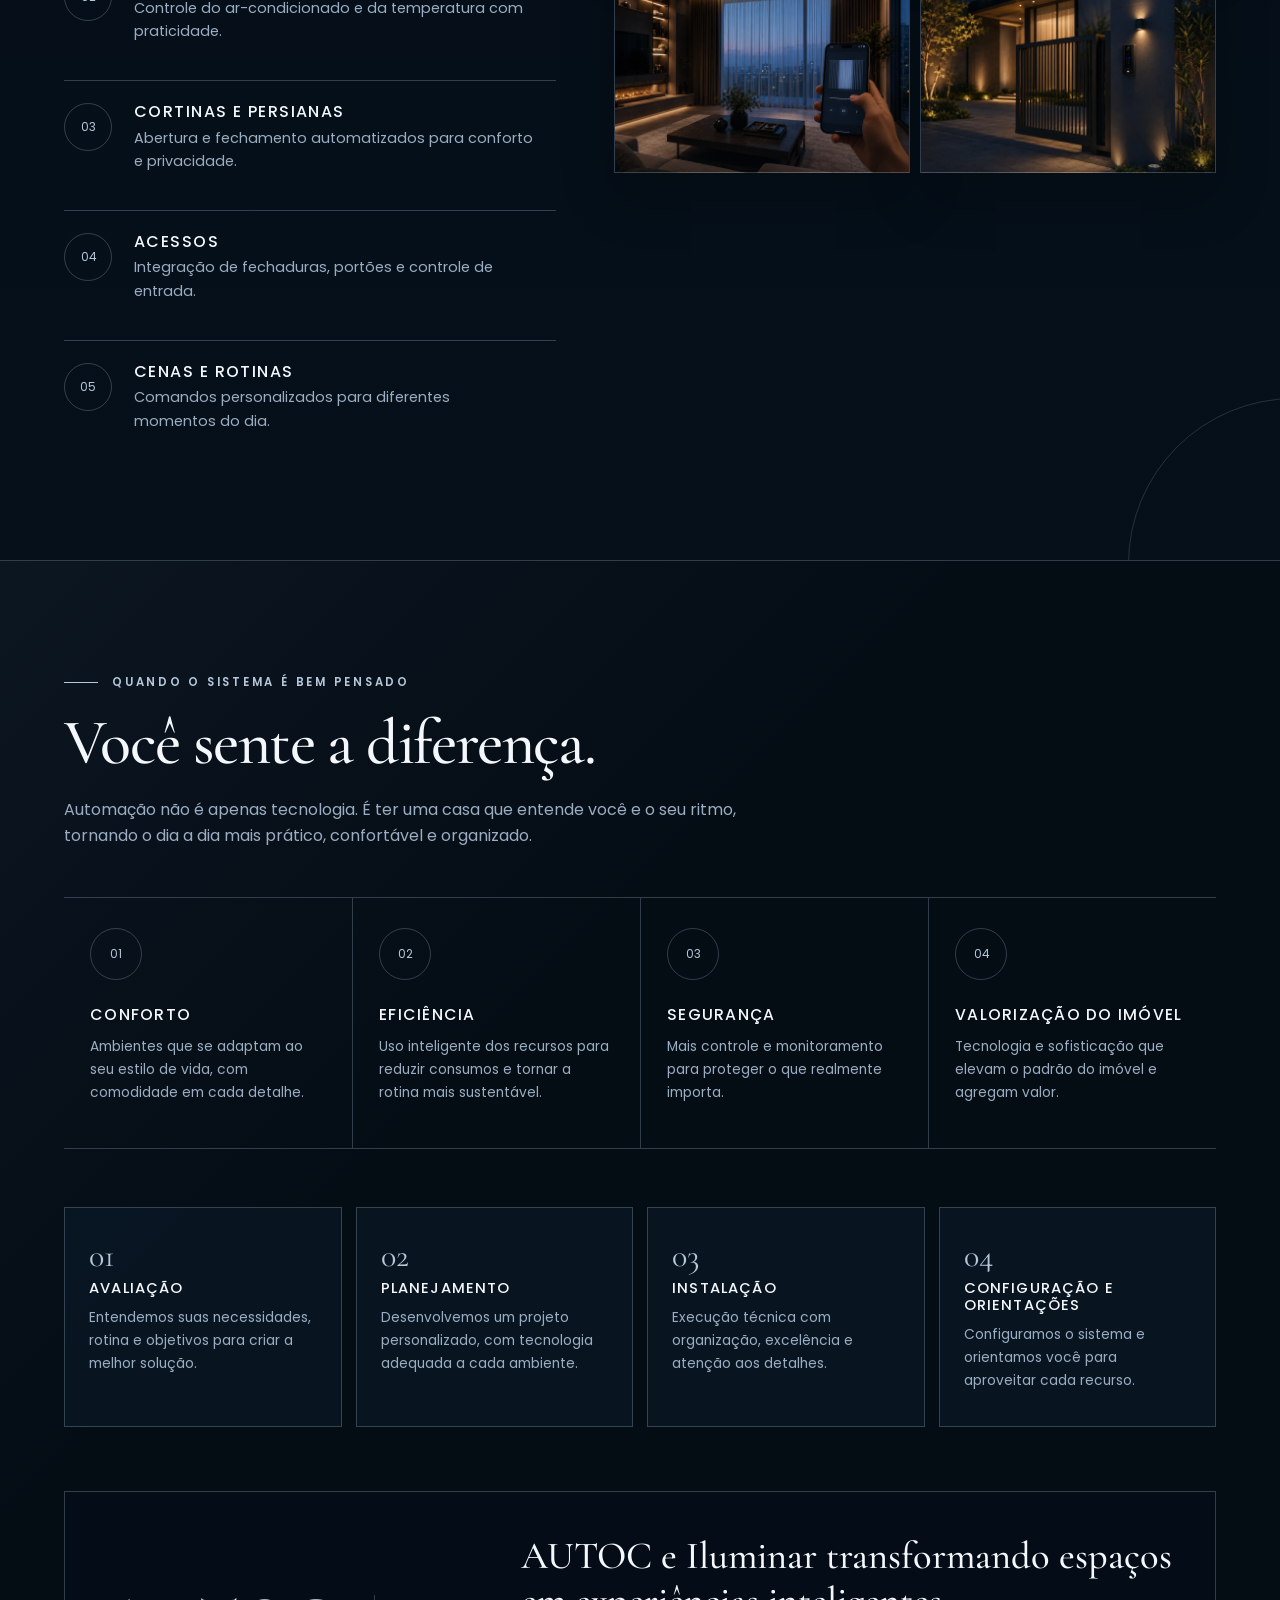
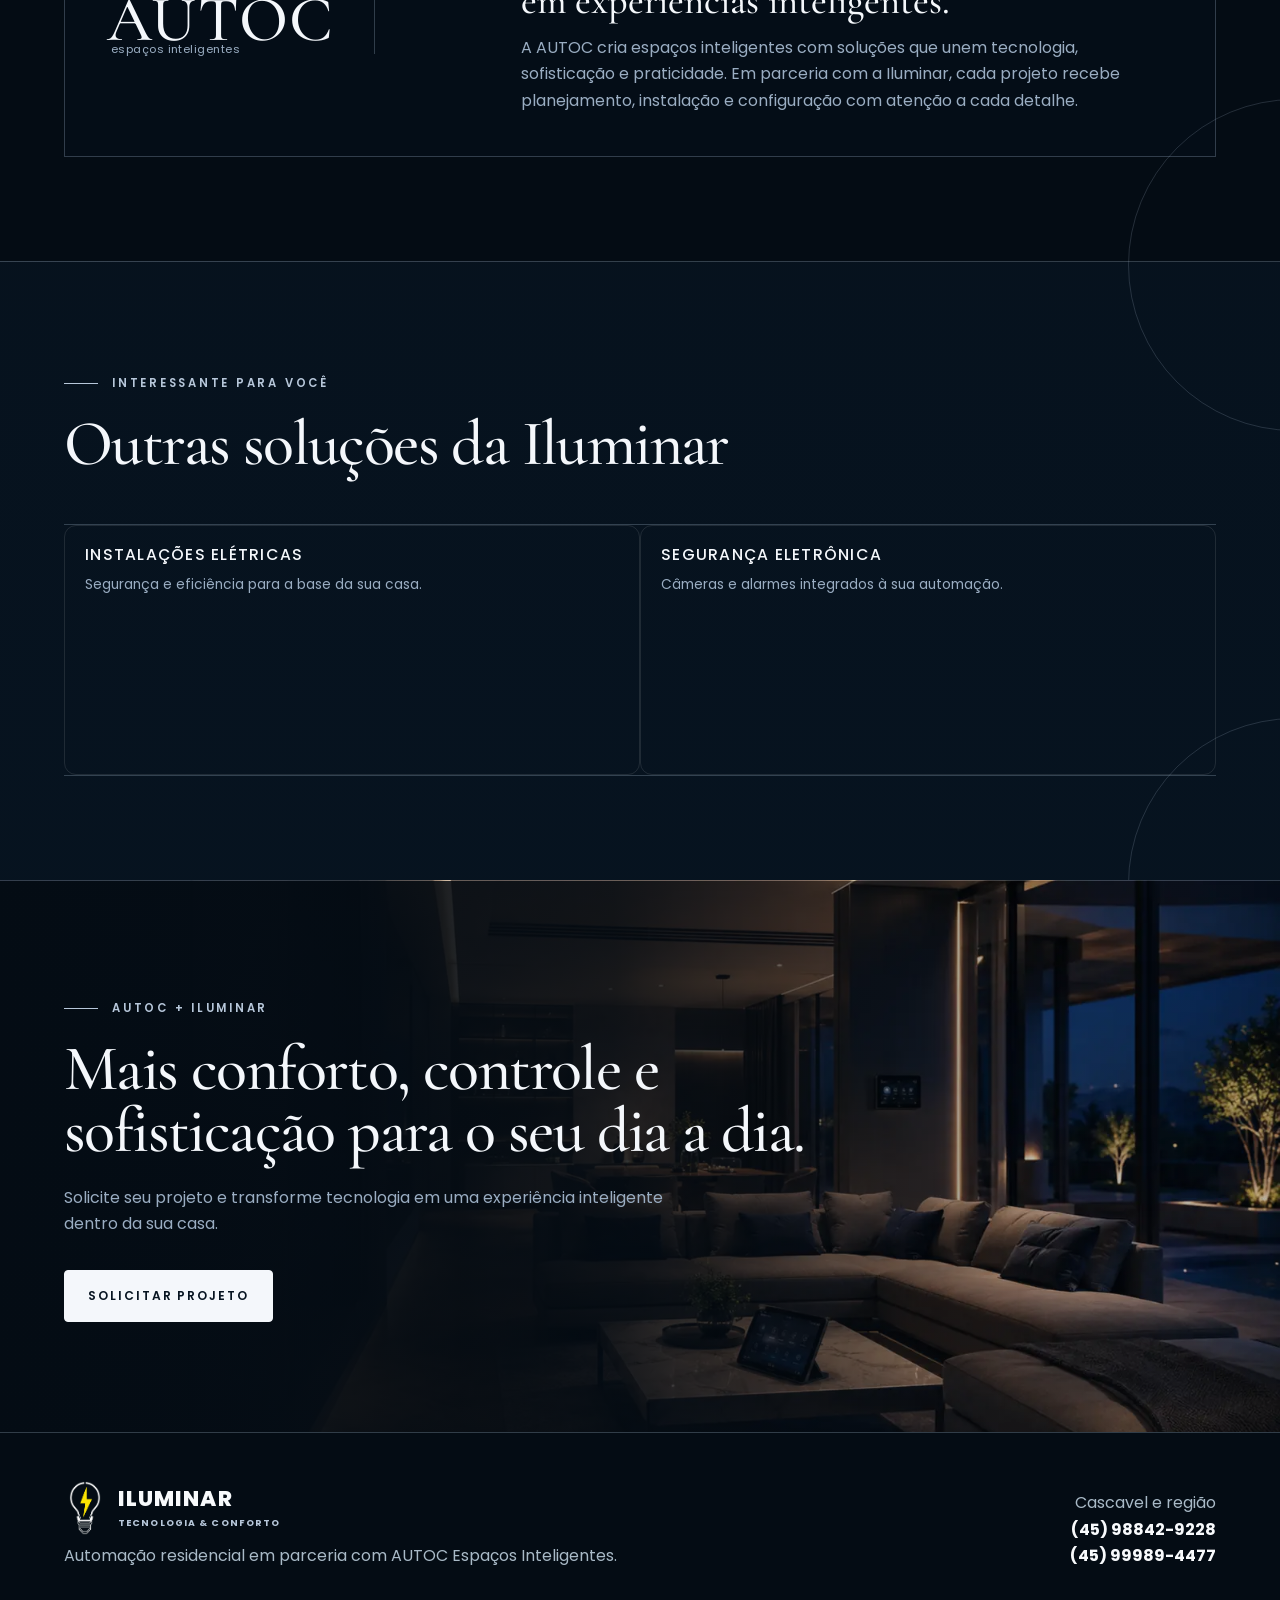
==== commit 74c60169: "uktimas alterações SEO" ====
--- a/automacao/index.html
+++ b/automacao/index.html
@@ -254,10 +254,10 @@
         </div>
 
         <div class="autoc-gallery" aria-label="Exemplos de ambientes automatizados">
-          <div class="autoc-visual" role="img" aria-label="Painel de controle da automação residencial em Cascavel pela Iluminar" width="400" height="300"></div>
-          <div class="autoc-visual" role="img" aria-label="Controle inteligente da climatização em Cascavel pela Iluminar" width="400" height="300"></div>
-          <div class="autoc-visual" role="img" aria-label="Controle de cortinas por aplicativo em Cascavel pela Iluminar" width="400" height="300"></div>
-          <div class="autoc-visual" role="img" aria-label="Controle de acesso automatizado em Cascavel pela Iluminar" width="400" height="300"></div>
+          <div class="autoc-visual" role="img" aria-label="Painel de controle da automação residencial em Cascavel pela Iluminar"></div>
+          <div class="autoc-visual" role="img" aria-label="Controle inteligente da climatização em Cascavel pela Iluminar"></div>
+          <div class="autoc-visual" role="img" aria-label="Controle de cortinas por aplicativo em Cascavel pela Iluminar"></div>
+          <div class="autoc-visual" role="img" aria-label="Controle de acesso automatizado em Cascavel pela Iluminar"></div>
         </div>
       </div>
     </section>
--- a/assets/css/autoc.css
+++ b/assets/css/autoc.css
@@ -357,17 +357,19 @@
 .autoc-gallery {
   display: grid;
   grid-template-columns: repeat(2, 1fr);
-  grid-auto-rows: 245px;
   gap: 10px;
+
 }
 
 .autoc-visual {
   position: relative;
   overflow: hidden;
+  aspect-ratio: 4 / 3;
   border: 1px solid var(--autoc-line);
   background-size: cover;
   background-position: center;
   box-shadow: 0 24px 50px rgba(0, 0, 0, 0.24);
+
 }
 
 .autoc-visual::after {
